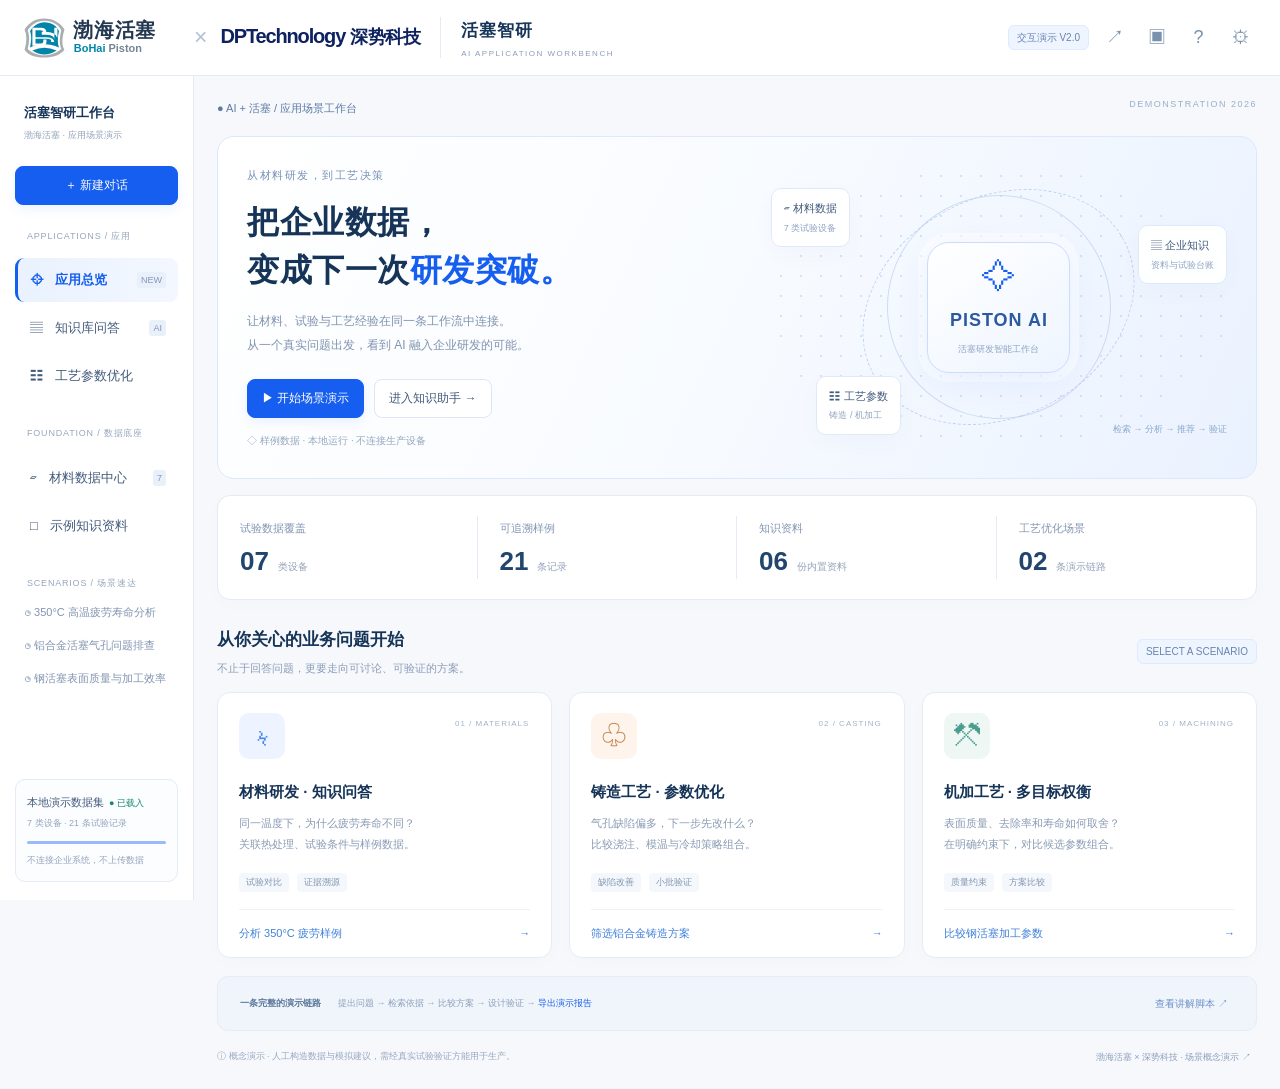
==== docs/index.html @ d0ab754a "Add co-branded Piston AI interactive demo and GitHub Pages source in docs" ====
<!doctype html>
<html lang="zh-CN"><head><meta charset="utf-8"><meta name="viewport" content="width=device-width,initial-scale=1"><meta name="theme-color" content="#155eef"><meta name="robots" content="noindex,nofollow"><meta name="description" content="活塞企业AI应用场景演示：材料知识问答、铸造与机加工参数优化。使用人工构造数据，不连接生产设备。"><title>活塞智研 | 渤海活塞 × 深势科技</title><link rel="icon" href="data:image/svg+xml,%3Csvg xmlns='http://www.w3.org/2000/svg' viewBox='0 0 40 40'%3E%3Crect width='40' height='40' rx='10' fill='%23155eef'/%3E%3Cpath d='M11 12h18v5H11zm0 8h18v9H11z' fill='white'/%3E%3C/svg%3E"><link rel="stylesheet" href="./style.css"></head>
<body><a class="skip" href="#main">跳到主要内容</a><header><div class="brands" aria-label="渤海活塞 × 深势科技"><svg class="bohai" viewBox="0 0 202 54" xmlns="http://www.w3.org/2000/svg" role="img" aria-label="渤海活塞 BoHai Piston"><path d="M27 2C39 2 48 8 53 16C49 29 50 37 53 42C47 49 39 52 27 52S7 49 2 42C5 31 5 24 2 16C8 7 16 2 27 2Z" fill="#aaaeb1"/><path d="M27 5C38 5 45 10 49 17C46 28 47 36 49 41C42 46 36 49 27 49S12 46 6 41C9 29 8 23 6 17C11 10 18 5 27 5Z" fill="#fff"/><path d="M27 7C37 7 43 12 46 18C44 27 44 34 46 39C39 36 34 35 27 35S15 36 9 39C11 29 11 24 9 18C13 12 20 7 27 7Z" fill="#0085a9"/><path d="M12 43Q27 36 43 43Q27 53 12 43Z" fill="#0085a9"/><path d="M12 14h11q7 0 7 6v3h-4v-3q0-3-4-3h-6v9h13q11 0 11 7v-4q0-6-11-6h-5v-4h5q12 0 15 8v-13h-4v18h-4v-2q0-2-6-2H16v6h7q3 0 3-3v-2h4v3q0 5-7 5H12Z" fill="#fff"/><text x="64" y="26" fill="#243852" font-family="Microsoft YaHei,Noto Sans CJK SC,sans-serif" font-size="25" font-weight="800" letter-spacing="1">渤海活塞</text><text x="65" y="45" font-family="Arial,sans-serif" font-size="14" font-weight="600"><tspan fill="#0085a9">BoHai</tspan><tspan fill="#748395"> Piston</tspan></text></svg><span class="cross">×</span><div class="dp" role="img" aria-label="DPTechnology 深势科技"><b>DPTechnology</b><strong>深势科技</strong></div></div><div class="platform"><b>活塞智研</b><small>AI APPLICATION WORKBENCH</small></div><div class="grow"></div><div class="top-actions"><span class="badge">交互演示 V2.0</span><button class="ib" data-action="share" aria-label="分享场景" title="分享场景">↗</button><button class="ib" data-action="present" aria-label="切换投屏模式" title="投屏模式">▣</button><button class="ib" data-action="guide" aria-label="演示指南" title="演示指南">?</button><button class="ib" data-action="settings" aria-label="演示设置" title="演示设置">⚙</button></div></header>
<div class="app"><aside class="sidebar"><div class="workspace"><b>活塞智研工作台</b><small id="companyLabel">渤海活塞 · 应用场景演示</small></div><button class="btn primary full" data-action="new">＋ 新建对话</button><div class="nav-label">APPLICATIONS / 应用</div><nav><button data-page="home">⌖ <span>应用总览</span><small>NEW</small></button><button data-page="knowledge">▤ <span>知识库问答</span><small>AI</small></button><button data-page="casting">☷ <span>工艺参数优化</span></button></nav><div class="nav-label">FOUNDATION / 数据底座</div><nav><button data-page="data">▱ <span>材料数据中心</span><small>7</small></button><button data-page="docs">□ <span>示例知识资料</span></button></nav><div class="nav-label">SCENARIOS / 场景速达</div><div class="quick-links"><button data-ask="fatigue">◷ 350°C 高温疲劳寿命分析</button><button data-ask="casting">◷ 铝合金活塞气孔问题排查</button><button data-ask="machining">◷ 钢活塞表面质量与加工效率</button></div><div class="local-status"><b>本地演示数据集</b><i>● 已载入</i><small>7 类设备 · 21 条试验记录</small><div></div><small>不连接企业系统，不上传数据</small></div></aside><main id="main" tabindex="-1"><div id="screen"></div><footer><span>ⓘ 概念演示 · 人工构造数据与模拟建议，需经真实试验验证方能用于生产。</span><button data-action="about">渤海活塞 × 深势科技 · 场景概念演示 ↗</button></footer></main></div>
<div class="overlay" id="overlay" hidden><section class="dialog" role="dialog" aria-modal="true" aria-labelledby="dialogTitle"><div class="dialog-head"><div><small id="dialogTag">DEMO EVIDENCE</small><h2 id="dialogTitle"></h2></div><button class="ib" data-action="close" aria-label="关闭弹窗">×</button></div><div class="dialog-body" id="dialogBody"></div><div class="dialog-foot" id="dialogFoot"></div></section></div><div id="toast" role="status"></div><input id="files" type="file" hidden multiple accept=".txt,.md,.csv,.png,.jpg,.jpeg,.webp"><button id="stopDemo" class="btn primary" data-action="stop" hidden>■ 停止自动演示</button><script src="./app.js"></script></body></html>
---- docs/style.css ----
:root{--blue:#155eef;--navy:#153458;--text:#425b7b;--muted:#8395af;--line:#e4ebf5;--bg:#f6f8fc;--green:#16876d;--amber:#ad7840;--head:76px}*{box-sizing:border-box}body{margin:0;background:var(--bg);color:var(--text);font:14px/1.7 -apple-system,BlinkMacSystemFont,'Segoe UI','Microsoft YaHei','Noto Sans CJK SC',sans-serif}button,input,select,textarea{font:inherit}button{cursor:pointer;border:0;background:none;color:inherit}button:disabled{opacity:.5;cursor:not-allowed}input,select,textarea{border:1px solid #dce5f2;border-radius:8px;color:var(--text);background:white;padding:9px 11px;outline:none;min-width:0}input:focus,textarea:focus,select:focus{border-color:#8aaff8;box-shadow:0 0 0 3px #155eef12}button:focus-visible,a:focus-visible{outline:3px solid #9cbaff;outline-offset:3px}h1,h2,h3,p{margin:0}h1,h2,h3{color:var(--navy)}h1{font-size:27px;line-height:1.5}h2{font-size:17px}h3{font-size:14px}small,.tiny{font-size:10px}.muted{color:var(--muted)}.blue{color:var(--blue)}.green{color:var(--green)}.row{display:flex;align-items:center;gap:10px}.between{justify-content:space-between}.grow{flex:1}.btn{display:inline-flex;align-items:center;justify-content:center;gap:8px;min-height:38px;padding:8px 14px;border:1px solid #dce6f4;border-radius:8px;background:white;font-size:12px;white-space:nowrap;transition:.16s}.btn:hover{transform:translateY(-1px);border-color:#98b8f4}.primary{background:var(--blue);border-color:var(--blue);color:white;box-shadow:0 4px 12px #155eef15}.soft{background:#edf3ff;border-color:#e5edff;color:var(--blue)}.full{width:100%}.ib{display:grid;place-items:center;min-width:33px;height:33px;border-radius:8px;font-size:18px;color:#7990ae}.ib:hover{background:#edf3ff;color:var(--blue)}.badge{display:inline-block;font-size:10px;color:#6784b0;background:#eff5ff;padding:3px 8px;border:1px solid #e0eafe;border-radius:6px;white-space:nowrap}.badge.green{background:#eef9f3;color:var(--green);border-color:#dceddf}.badge.amber{background:#fff8ed;border-color:#f4e5cd;color:var(--amber)}.card{border:1px solid var(--line);border-radius:13px;background:white;box-shadow:0 4px 20px #17366b04}.pad{padding:21px}.skip{position:fixed;top:-80px;left:16px;z-index:500;background:white;padding:9px}.skip:focus{top:10px}.hide,[hidden]{display:none!important}header{height:var(--head);background:white;border-bottom:1px solid var(--line);display:flex;align-items:center;gap:26px;padding:0 28px;position:sticky;top:0;z-index:20}.brands{display:flex;align-items:center;gap:19px;flex-shrink:0}.bohai{width:175px;height:48px}.cross{font-size:23px;color:#b3c1d6;font-weight:300}.dp{display:flex;align-items:baseline;gap:5px;color:#0e225f;white-space:nowrap}.dp b{font:700 23px Arial,sans-serif;letter-spacing:-1.15px}.dp strong{font-size:20px;font-weight:750;letter-spacing:-.5px}.platform{border-left:1px solid var(--line);padding-left:25px;display:flex;flex-direction:column;gap:3px}.platform b{font-size:17px;letter-spacing:1px;color:var(--navy)}.platform small{font:8px Arial;letter-spacing:1.5px;color:#8b9db9}.top-actions{display:flex;gap:9px;align-items:center}.app{display:grid;grid-template-columns:218px minmax(0,1fr);min-height:calc(100vh - var(--head))}.sidebar{position:sticky;top:var(--head);height:calc(100vh - var(--head));background:white;border-right:1px solid var(--line);padding:26px 15px 18px;display:flex;flex-direction:column;overflow:auto}.workspace{padding:0 9px 23px}.workspace b{display:block;font-size:13px;color:var(--navy)}.workspace small{display:block;color:#93a2b9;font-size:9px;margin-top:4px;overflow:hidden;text-overflow:ellipsis;white-space:nowrap}.nav-label{font-size:9px;color:#97a7bd;letter-spacing:.8px;margin:24px 12px 10px}nav button{display:flex;align-items:center;gap:12px;width:100%;padding:11px 12px;border-radius:9px;text-align:left;font-size:13px;margin:4px 0;border-left:3px solid transparent}nav button:hover{background:#f5f8fd}nav button.active{background:linear-gradient(90deg,#eaf2ff,#f3f7ff);color:var(--blue);border-color:var(--blue);font-weight:600}nav small{margin-left:auto;font:9px Arial;background:#eaf0fa;padding:3px 4px;border-radius:3px;color:#8098bf}.quick-links{display:grid;gap:10px}.quick-links button{font-size:11px;text-align:left;white-space:nowrap;color:#8194b0;padding:2px 10px}.local-status{margin-top:auto;border:1px solid var(--line);border-radius:10px;padding:13px 11px;background:#fcfdff;font-size:10px}.local-status b{font-size:11px;font-weight:500}.local-status i{font-style:normal;color:var(--green);font-size:9px;margin-left:5px}.local-status small{display:block;font-size:9px;color:#94a4bd;margin-top:5px}.local-status div{height:3px;background:#9abafb;border-radius:2px;margin:9px 0}main{padding:26px 30px 16px;min-width:0;max-width:1770px;width:100%;margin:auto;align-self:start;outline:none}footer{display:flex;align-items:flex-start;justify-content:space-between;gap:18px;font-size:9px;color:#97a8be;padding-top:18px}footer button{font-size:9px;color:#8c9fba;white-space:nowrap}.eyebrow{font:700 10px/1.8 Arial,sans-serif;letter-spacing:1.5px;color:#4682dc;margin-bottom:5px}.page-head{display:flex;align-items:center;justify-content:space-between;gap:18px;margin-bottom:21px}.page-head p{font-size:12px;color:var(--muted);margin-top:6px}.home-eyebrow{display:flex;justify-content:space-between;color:#5d7ba5;font-size:11px;margin-bottom:18px}.home-eyebrow small{font:9px Arial;letter-spacing:1.5px;color:#9aaec9}.hero{padding:36px 42px;border:1px solid #dce8fb;border-radius:17px;background:linear-gradient(115deg,#fff,#f8fbff 48%,#eaf2ff);display:grid;grid-template-columns:1.08fr 1fr;min-height:330px;overflow:hidden}.hero-kicker{font-size:11px;letter-spacing:1.5px;color:#7590b6;margin-bottom:14px}.hero h1{font-size:40px;line-height:1.5;letter-spacing:.5px}.hero h1 span{color:var(--blue)}.hero p{font-size:12px;line-height:2;color:#7f93af;margin-top:15px}.hero .row{margin-top:22px}.hero-note{font-size:10px;color:#95a7bf;margin-top:14px}.diagram{position:relative;min-height:262px;display:grid;place-items:center;margin-left:25px;background-image:radial-gradient(#afc7ec77 1px,transparent 1px);background-size:20px 20px;border-radius:50%}.orbit{position:absolute;width:285px;height:220px;border:1px dashed #bdd0ef;border-radius:50%;transform:rotate(-28deg)}.orbit.two{width:224px;height:224px;border-style:solid;opacity:.7}.core{z-index:1;background:linear-gradient(145deg,#fff,#eef5ff);width:162px;height:147px;border-radius:22px;border:1px solid #cbdcff;box-shadow:0 10px 35px #155eef12,0 0 0 9px #ffffff88;display:flex;align-items:center;justify-content:center;flex-direction:column;gap:7px}.core>span{font-size:34px;color:var(--blue);line-height:1.2}.core b{font-size:18px;letter-spacing:1px;color:#2c599f}.core small{color:#8da3c3;font-size:9px}.node{position:absolute;z-index:2;background:#ffffffed;border:1px solid #dfe9f9;border-radius:10px;padding:12px 16px;box-shadow:0 7px 22px #315f8e08;font-size:12px}.node small{display:block;color:#8fa4c0;font-size:9px;margin-top:3px}.n1{top:8%;left:0}.n2{right:0;top:21%}.n3{bottom:5%;left:10%}.diagram-caption{position:absolute;right:0;bottom:4%;font-size:9px;color:#8ba7cd}.stats{display:grid;grid-template-columns:repeat(4,1fr);padding:20px 0;margin-top:16px}.stat{display:flex;justify-content:space-between;align-items:center;padding:0 28px;border-right:1px solid var(--line);gap:12px}.stat:last-child{border:0}.stat>span{color:#8396b2;font-size:11px}.stat b{font-size:29px;line-height:1.4;color:#21456e;white-space:nowrap}.stat small{font-size:10px;font-weight:400;color:#94a3b9;margin-left:9px}.section-title{display:flex;align-items:center;justify-content:space-between;margin:26px 0 14px}.section-title p{font-size:11px;color:#8b9db7;margin-top:4px}.scenarios{display:grid;grid-template-columns:repeat(3,1fr);gap:17px}.scenario{padding:25px 25px 0;text-align:left;transition:.18s;position:relative}.scenario:hover{transform:translateY(-3px);border-color:#a8c4f6;box-shadow:0 10px 30px #25477d0d}.scenario-code{position:absolute;right:22px;top:26px;font:9px Arial;color:#a3b2c6;letter-spacing:1px}.scenario-icon{display:inline-grid;place-items:center;background:#edf3ff;color:#4686ed;width:46px;height:46px;border-radius:10px;font-size:26px;margin-bottom:20px}.scenario:nth-child(2) .scenario-icon{background:#fff4eb;color:#c58e58}.scenario:nth-child(3) .scenario-icon{background:#eef7f4;color:#499d8e}.scenario h3{font-size:17px}.scenario p{font-size:12px;color:#899bb4;line-height:1.95;margin-top:9px}.tags{display:flex;gap:8px;margin:17px 0}.tags span{background:#f4f7fb;padding:2px 7px;border-radius:4px;font-size:9px;color:#8396b0}.scenario-link{display:flex;justify-content:space-between;border-top:1px solid #edf2f8;color:#4080d9;font-size:11px;padding:14px 0}.journey{display:flex;align-items:center;gap:17px;background:#edf3fb88;border:1px solid #e5edf8;border-radius:11px;margin-top:18px;padding:17px 22px;font-size:10px;color:#8b9fbb}.journey b{color:#5b7699;margin-right:6px}.journey button{margin-left:auto;color:#6c92c9;font-size:10px}.kb{display:grid;grid-template-columns:minmax(0,1fr) 282px;gap:19px}.panel-head{padding:16px 21px;border-bottom:1px solid var(--line);display:flex;align-items:center;gap:9px}.panel-head h2{font-size:14px}.chat-body{padding:23px 25px;min-height:430px;max-height:calc(100vh - 358px);overflow:auto}.question{background:#edf4ff;border:1px solid #e0eafe;color:#315d9f;border-radius:12px 3px 12px 12px;padding:12px 16px;margin:0 0 20px 34px;font-size:13px}.agent{font-size:13px;color:#335988;font-weight:600;margin-bottom:13px}.flow{border:1px solid #e3ecf9;background:#f9fbff;padding:12px;border-radius:9px;margin:12px 0;font-size:10px;display:flex;align-items:center;justify-content:space-between;gap:8px;color:#66a28d}.flow .running{color:var(--blue)}.answer{font-size:12px;line-height:1.95;color:#6f84a4}.answer h3{margin:16px 0 8px}.answer strong{color:#375984}.callout{background:#f5f9ff;border-left:3px solid #a7c4fb;border-radius:0 6px 6px 0;padding:11px 13px;font-size:11px;color:#7890b1;margin:14px 0}.mini-metrics{display:grid;grid-template-columns:repeat(3,1fr);gap:11px;margin:15px 0}.mini-metrics>div{border:1px solid var(--line);border-radius:9px;padding:12px 14px;background:linear-gradient(130deg,#fff,#f7faff)}.mini-metrics b{font-size:23px;color:#305f9c;display:block}.mini-metrics small{display:block;font-size:10px;color:#8fa2bd}.table-scroll{overflow:auto;border:1px solid var(--line);border-radius:8px;margin:12px 0}table{width:100%;border-collapse:collapse;font-size:11px;line-height:1.75;text-align:left}th{background:#f3f7fd;font-weight:500;color:#728bad;white-space:nowrap}th,td{padding:10px 12px;border-bottom:1px solid #ebf0f8;vertical-align:middle}tr:last-child td{border:0}tr:hover td{background:#fbfdff}.link{color:var(--blue);font-size:11px;padding:0}.compose{border-top:1px solid var(--line);padding:13px 18px}.chips{display:flex;flex-wrap:wrap;gap:7px;margin-bottom:10px}.chips button{font-size:10px;border:1px solid #e0e9f6;padding:4px 9px;border-radius:6px;color:#7a91b4}.chips button:hover{background:#eff5ff;color:var(--blue)}.composer{display:flex;gap:8px;padding:7px;border:1px solid #d6e3f5;border-radius:9px;align-items:center}.composer textarea{flex:1;border:0;resize:vertical;padding:5px 7px;min-height:34px;max-height:120px;font-size:12px;box-shadow:none}.compose-note{display:flex;justify-content:space-between;font-size:9px;color:#9baec8;margin-top:8px}.evidence{padding:21px 17px}.evidence h3{font-size:13px}.docitem{display:flex;align-items:center;width:100%;gap:9px;text-align:left;padding:14px 0;border-bottom:1px solid #eff3f9}.fileicon{font:700 10px Arial;background:#ecf4ff;color:#6592d6;padding:9px 6px;border-radius:7px}.docitem b{display:block;font-size:11px;font-weight:500}.docitem small{display:block;font-size:9px;color:#92a4bd}.bar-group{margin-top:18px}.bar-line{margin:14px 0}.bar-line .row{font-size:10px;justify-content:space-between}.bartrack{height:6px;border-radius:5px;background:#edf3fc;overflow:hidden;margin-top:7px}.bartrack div{height:100%;background:#aac4ef;border-radius:5px}.bar-line:last-child .bartrack div{background:#3578ed}.note-box{font-size:10px;color:#93a4ba;padding:17px 4px}.tabs{display:flex;gap:7px;margin-bottom:18px}.tabs button{padding:9px 18px;background:#eef2f9;border-radius:8px;color:#8699b6;font-size:12px}.tabs .active{background:#e6efff;color:var(--blue);font-weight:600}.opt{display:grid;grid-template-columns:274px minmax(0,1fr);gap:20px}.config{padding:22px;align-self:start}.material{background:#f5f8fd;border-radius:8px;padding:12px;margin:13px 0;font-size:11px}.material small{display:block;color:#8fa0b9;margin-top:4px}.field{display:block;margin-top:16px}.field .row{font-size:11px;justify-content:space-between;margin-bottom:6px}.field input[type=number],.field select{width:100%;padding:8px 11px;font-size:12px}.field input[type=range]{width:100%;border:0;padding:0;accent-color:var(--blue);margin-top:8px;box-shadow:none}.goals{display:grid;gap:6px;margin:9px 0 19px}.goals label{display:flex;align-items:center;gap:8px;border:1px solid #e4ebf5;border-radius:7px;padding:8px 9px;font-size:11px}.goals input{accent-color:var(--blue)}.opt-result{display:grid;gap:15px;align-content:start}.summary{border:1px solid #dce9ff;border-radius:11px;background:#eef5ff;padding:15px 18px;display:flex;align-items:center;gap:16px}.summary p{font-size:11px;color:#7c97ba;margin-top:4px}.metrics{display:grid;grid-template-columns:repeat(3,1fr);gap:13px}.metric{padding:15px 18px}.metric>span{font-size:11px;color:#8295b1}.metric b{display:block;font-size:28px;color:#215597;margin:5px 0}.metric b small{font-size:11px;font-weight:400;margin-left:4px;color:#91a3bd}.metric p{font-size:10px;color:#99abc3}.metric .delta{font-size:10px;color:var(--green);margin-top:5px}.metric .delta.warn{color:var(--amber)}.result-card{padding:18px 20px}.result-card p{font-size:10px;color:#8fa1bb;margin-top:5px}.recommend{color:#247b60;font-weight:650}.dual{display:grid;grid-template-columns:1fr 1fr;gap:15px}.dual .card{padding:19px}.trial{display:flex;gap:11px;margin-top:14px}.trial>span{background:#edf4ff;border-radius:5px;padding:2px 6px;color:#81a4df;font-size:10px;height:24px}.trial b{font-size:11px;font-weight:500}.trial small{display:block;color:#91a3bd;margin-top:2px}.actions{display:flex;align-items:center;justify-content:space-between;gap:10px;flex-wrap:wrap}.actions .row{flex-wrap:wrap}.actions .btn{font-size:11px}.devices{display:grid;grid-template-columns:repeat(7,1fr);gap:12px;margin-bottom:20px}.device{padding:16px 12px;text-align:left}.device.active{border-color:#a7c4ff;background:#f1f6ff}.device b{font-size:11px;display:block;margin-top:9px}.device small{color:#95a7c0;font-size:9px}.data-toolbar{padding:17px 20px;display:flex;gap:14px;align-items:center;justify-content:space-between}.data-toolbar input{font-size:11px;width:270px}.data-table{max-height:58vh;overflow:auto}.data-table th{position:sticky;top:0}.data-table td{padding:12px}.data-table tbody tr{cursor:pointer}.docs-grid{display:grid;grid-template-columns:repeat(3,1fr);gap:18px}.doc-card{padding:23px;text-align:left}.doc-card h3{margin:17px 0 8px}.doc-card p{font-size:11px;color:#8b9fb9;min-height:43px}.doc-card small{display:block;margin-top:20px;color:#9dafc7}.drop{display:block;text-align:center;border:1px dashed #b9ceee;background:#f8fbff;border-radius:9px;padding:24px;margin:15px 0;cursor:pointer;color:#829abd;font-size:12px}.drop.over{background:#eaf2ff;border-color:#4483f1}.overlay{position:fixed;inset:0;background:#132b5060;backdrop-filter:blur(3px);z-index:100;display:flex;align-items:center;justify-content:center;padding:24px}.dialog{background:white;border-radius:16px;box-shadow:0 25px 90px #0f2d6140;width:min(950px,96vw);max-height:90vh;display:flex;flex-direction:column}.dialog-head{display:flex;align-items:center;justify-content:space-between;padding:20px 25px;border-bottom:1px solid var(--line);gap:20px}.dialog-head small{font:9px Arial;color:#7e9dcc;letter-spacing:1.3px}.dialog-head h2{margin-top:5px;font-size:18px}.dialog-body{padding:24px 26px;overflow:auto;font-size:12px;color:#6f85a6}.dialog-body p{margin:10px 0;line-height:1.95}.dialog-body h3{margin:17px 0 9px}.dialog-body img{max-width:100%;max-height:55vh;display:block;margin:auto}.dialog-body pre{background:#f5f8fc;border-radius:9px;padding:16px;white-space:pre-wrap;word-break:break-word;font:12px/1.9 inherit}.dialog-foot{padding:15px 25px;border-top:1px solid var(--line);display:flex;justify-content:space-between;gap:15px;align-items:center;font-size:10px;color:#9aacC4;background:#fafcff;border-radius:0 0 16px 16px}.warning{padding:12px 15px;background:#fff9ef;border:1px solid #f2e6d2;border-radius:8px;color:#ac8b5b;font-size:11px;line-height:1.9;margin:14px 0}.scatter{width:100%;max-height:380px;border:1px solid var(--line);border-radius:10px;background:#f9fbff}.scatter [data-candidate]{cursor:pointer;outline:none}.scatter [data-candidate]:hover circle,.scatter [data-candidate]:focus circle{stroke:#1b5198;stroke-width:3}.candidate-detail{background:#f2f7ff;padding:14px;border-radius:9px;margin-top:13px;font-size:12px;line-height:1.9}.settings-row{display:flex;align-items:center;justify-content:space-between;border-bottom:1px solid var(--line);padding:15px 0;gap:20px}.settings-row input[type=checkbox]{width:17px;height:17px;accent-color:var(--blue)}#toast{position:fixed;bottom:23px;left:50%;transform:translate(-50%,12px);opacity:0;pointer-events:none;z-index:300;background:#18355d;color:white;border-radius:8px;padding:11px 20px;font-size:12px;max-width:90vw;transition:.2s}#toast.show{opacity:1;transform:translate(-50%,0)}#stopDemo{position:fixed;right:22px;bottom:20px;z-index:150}.presentation .sidebar{display:none}.presentation .app{grid-template-columns:1fr}.presentation main{max-width:1640px}.presentation .answer{font-size:14px}.presentation .chat-body{min-height:470px}.presentation .page-head h1{font-size:31px}.no-motion *{animation:none!important;transition:none!important;scroll-behavior:auto!important}@media(min-width:1600px){.hero{padding:38px 47px}.hero h1{font-size:43px}.diagram{margin-right:35px}.scenarios .scenario{padding-top:27px}.scenario h3{font-size:18px}.stats{padding:23px 0}.core{width:170px;height:150px}.orbit{width:355px;height:232px}.orbit.two{width:240px;height:240px}}@media(max-width:1380px){header{gap:20px;padding:0 23px}.brands{gap:13px}.bohai{width:158px}.dp b{font-size:20px}.dp strong{font-size:18px}.platform{padding-left:20px}.app{grid-template-columns:194px minmax(0,1fr)}main{padding:23px}.hero{padding:29px;min-height:290px}.hero h1{font-size:32px}.stat{display:block;padding:0 22px}.stat b{display:block;margin-top:3px;font-size:26px}.diagram{margin-left:15px}.node{padding:10px 12px;font-size:11px}.core{width:143px;height:131px}.scenario{padding:20px 21px 0}.scenario h3{font-size:15px}.scenario p{font-size:11px}.journey{gap:11px;font-size:9px}.kb{grid-template-columns:minmax(0,1fr) 235px;gap:14px}.opt{grid-template-columns:244px minmax(0,1fr);gap:15px}.config{padding:18px}.dual{grid-template-columns:1fr}.devices{grid-template-columns:repeat(4,1fr)}.page-head h1{font-size:24px}.metric{padding:13px}.metric b{font-size:25px}.scenario-code{font-size:8px}.chat-body{padding:20px 18px}}@media(max-height:850px) and (min-width:1021px){:root{--head:68px}.hero{min-height:256px;padding:25px 31px}.hero h1{font-size:32px}.hero p{margin-top:8px}.hero .row{margin-top:15px}.diagram{min-height:230px}.stats{padding:14px 0}.section-title{margin-top:20px}.scenario-icon{margin-bottom:12px;width:40px;height:40px}.scenario{padding-top:19px}.scenario p{font-size:11px}.tags{margin:12px 0}.scenario-link{padding:11px 0}.journey{padding:13px 18px}.chat-body{min-height:320px;max-height:calc(100vh - 345px)}.note-box{display:none}.metric b{font-size:25px}.opt-result{gap:12px}}@media(max-width:1050px){.platform{display:none}.app{grid-template-columns:170px minmax(0,1fr)}.sidebar{padding-left:10px;padding-right:10px}.quick-links button{font-size:9px}.local-status{font-size:9px}.local-status b{font-size:10px}.hero{grid-template-columns:1fr}.diagram{display:none}.hero h1{font-size:36px}.scenario-code{display:none}.stat{padding:0 15px}.stat small{display:block;margin:4px 0 0}.scenario{padding:17px 16px 0}.scenario h3{font-size:13px}.scenario p{font-size:10px}.section-title .badge{display:none}.journey{flex-wrap:wrap;gap:10px}.journey button{display:none}.kb{grid-template-columns:1fr}.kb>aside{display:none}.opt{grid-template-columns:220px minmax(0,1fr)}.metrics{grid-template-columns:1fr}.metric{display:flex;align-items:center;gap:13px;flex-wrap:wrap}.metric p{display:none}.page-head{align-items:flex-start}.page-head>.row{flex-direction:column;align-items:flex-end;gap:6px}footer{flex-direction:column;gap:4px}.docs-grid{grid-template-columns:1fr 1fr}}
@media(max-width:760px){:root{--head:67px}header{padding:0 14px;gap:9px}.brands{gap:9px}.bohai{width:124px;height:43px}.dp b{font-size:16px;letter-spacing:-.8px}.dp strong{font-size:14px}.dp{gap:4px}.cross{font-size:18px}.top-actions .badge,.top-actions [data-action=share],.top-actions [data-action=guide]{display:none}.top-actions{gap:0}.ib{min-width:28px;height:29px;font-size:17px}.app{display:block}.sidebar{position:static;height:auto;flex-direction:row;gap:4px;overflow:auto;padding:8px 10px;border-right:0;border-bottom:1px solid var(--line);scrollbar-width:none}.sidebar .workspace,.sidebar>.btn,.sidebar .nav-label,.sidebar .quick-links,.sidebar .local-status{display:none}.sidebar nav{display:flex}.sidebar nav button{white-space:nowrap;width:auto;margin:0;padding:7px 9px;font-size:10px;gap:5px;min-height:35px;border:0}.sidebar nav small{display:none}main{padding:18px 14px 12px}.home-eyebrow{font-size:9px;margin-bottom:13px}.home-eyebrow small{display:none}.hero{padding:25px 22px;border-radius:13px}.hero-kicker{font-size:10px}.hero h1{font-size:30px}.hero p{font-size:11px}.hero .btn{font-size:10px;padding:8px 10px}.hero-note{font-size:8px}.stats{grid-template-columns:1fr 1fr;padding:0;margin-top:13px}.stat{display:flex;justify-content:space-between;padding:13px 18px;border-bottom:1px solid var(--line)}.stat:nth-child(2){border-right:0}.stat:nth-child(3){border-bottom:0}.stat>span{font-size:10px}.stat b{font-size:26px;min-width:68px}.stat small{font-size:9px}.section-title{margin:24px 0 13px}.section-title h2{font-size:15px}.section-title p{font-size:10px}.scenarios{grid-template-columns:1fr;gap:13px}.scenario{padding:20px 22px 0}.scenario-icon{margin-bottom:14px}.scenario-code{display:block;font-size:8px}.scenario h3{font-size:17px}.scenario p{font-size:12px}.scenario-link{font-size:12px;padding:13px 0}.journey{padding:15px;justify-content:center;gap:9px;font-size:9px}.journey b{width:100%;text-align:center}.page-head h1{font-size:21px}.page-head p{font-size:11px;max-width:280px}.page-head .btn{min-height:31px;padding:6px 8px;font-size:10px}.eyebrow{font-size:8px;letter-spacing:1px}.panel-head{padding:13px;gap:6px}.panel-head h2{font-size:12px}.panel-head .badge{font-size:8px;padding:2px 5px}.chat-body{padding:17px 13px;min-height:360px;max-height:none}.question{margin-left:0;font-size:12px;padding:10px 12px}.flow{font-size:8px;gap:5px;padding:10px 8px}.answer{font-size:12px}.mini-metrics{gap:7px}.mini-metrics>div{padding:10px 8px}.mini-metrics b{font-size:19px}.mini-metrics small{font-size:8px}.compose{padding:12px}.chips button{font-size:9px;padding:3px 7px}.compose-note{font-size:8px}.tabs{gap:5px}.tabs button{padding:8px 10px;font-size:10px;flex:1}.opt{grid-template-columns:1fr}.fields{display:grid;grid-template-columns:1fr 1fr;gap:0 14px}.goals{grid-template-columns:repeat(3,1fr);gap:5px}.goals label{font-size:10px;padding:7px 4px;gap:3px}.config{padding:18px}.summary{padding:13px;flex-wrap:wrap;gap:9px}.summary h3{font-size:12px}.summary p{font-size:10px}.metrics{grid-template-columns:repeat(3,1fr);gap:8px}.metric{display:block;padding:11px 10px}.metric>span{font-size:9px}.metric b{font-size:22px}.metric b small{font-size:8px}.metric .delta{font-size:8px}.result-card{padding:16px 12px}.result-card h3{font-size:13px}.result-card .row{flex-wrap:wrap}.actions .btn{font-size:10px;padding:7px 9px}.dual{grid-template-columns:1fr}.devices{grid-template-columns:1fr 1fr;gap:10px}.device{padding:13px}.device:last-child{grid-column:span 2}.data-toolbar{padding:13px;flex-wrap:wrap}.data-toolbar input{width:100%}.docs-grid{grid-template-columns:1fr 1fr;gap:11px}.doc-card{padding:16px}.doc-card h3{font-size:12px}.doc-card p{font-size:10px}.dialog-head{padding:17px}.dialog-head h2{font-size:16px}.dialog-body{padding:18px}.dialog-foot{padding:13px 17px;font-size:9px;flex-wrap:wrap}.overlay{padding:12px}.dialog{max-height:93vh}.dialog .brands{transform:scale(.88);transform-origin:left}.presentation main{padding:18px 14px}.presentation .answer{font-size:12px}.presentation .chat-body{min-height:350px}.presentation .page-head h1{font-size:23px}footer{font-size:8px}footer button{font-size:8px}}
@media(max-width:380px){header{padding:0 10px;gap:5px}.bohai{width:117px}.dp b{font-size:15px}.dp strong{font-size:13px}.brands{gap:7px}.cross{font-size:16px}.top-actions .ib{min-width:24px}.hero h1{font-size:28px}.page-head h1{font-size:19px}.panel-head h2{font-size:11px}.flow{font-size:7px}}
@media(prefers-reduced-motion:reduce){*,*:before,*:after{transition:none!important;animation:none!important;scroll-behavior:auto!important}}@media print{body{background:white}header,.sidebar,footer,.skip,#stopDemo,#toast{display:none!important}.app{display:block}main{padding:0!important}.modal-print .app{display:none}.modal-print .overlay{position:static;background:none;padding:0;backdrop-filter:none;display:block}.modal-print .dialog{max-height:none;box-shadow:none;width:100%}.dialog-body{overflow:visible}.dialog-foot,.dialog-head .ib{display:none}.chat-body{max-height:none;overflow:visible}.card{box-shadow:none}tr{break-inside:avoid}}
/* Narrow-screen containment, without hiding table columns. */
.opt-result,.result-card,.metrics,.dual,.summary,.summary>div{min-width:0}.summary{flex-wrap:wrap}.result-card>.row{flex-wrap:wrap}.table-scroll{max-width:100%}.candidate-layout{display:grid;grid-template-columns:minmax(0,1fr) 208px;gap:17px}.candidate-detail{margin-top:0}.scatter{width:100%;height:auto}.candidate-detail h3{margin:13px 0}.candidate-detail p{margin:10px 0}.dialog .brands{max-width:100%;flex-wrap:wrap}.field input[type=number],.field select{width:100%}
@media(max-width:760px){.top-actions [data-action=settings]{display:none}header>.grow{display:none}.top-actions{margin-left:auto}.sidebar{max-width:100vw}.candidate-layout{grid-template-columns:1fr}.candidate-detail{margin-top:8px}.dialog .brands{transform:none;gap:8px}.dialog .bohai{width:125px}.dialog .dp b{font-size:16px}.dialog .dp strong{font-size:14px}}
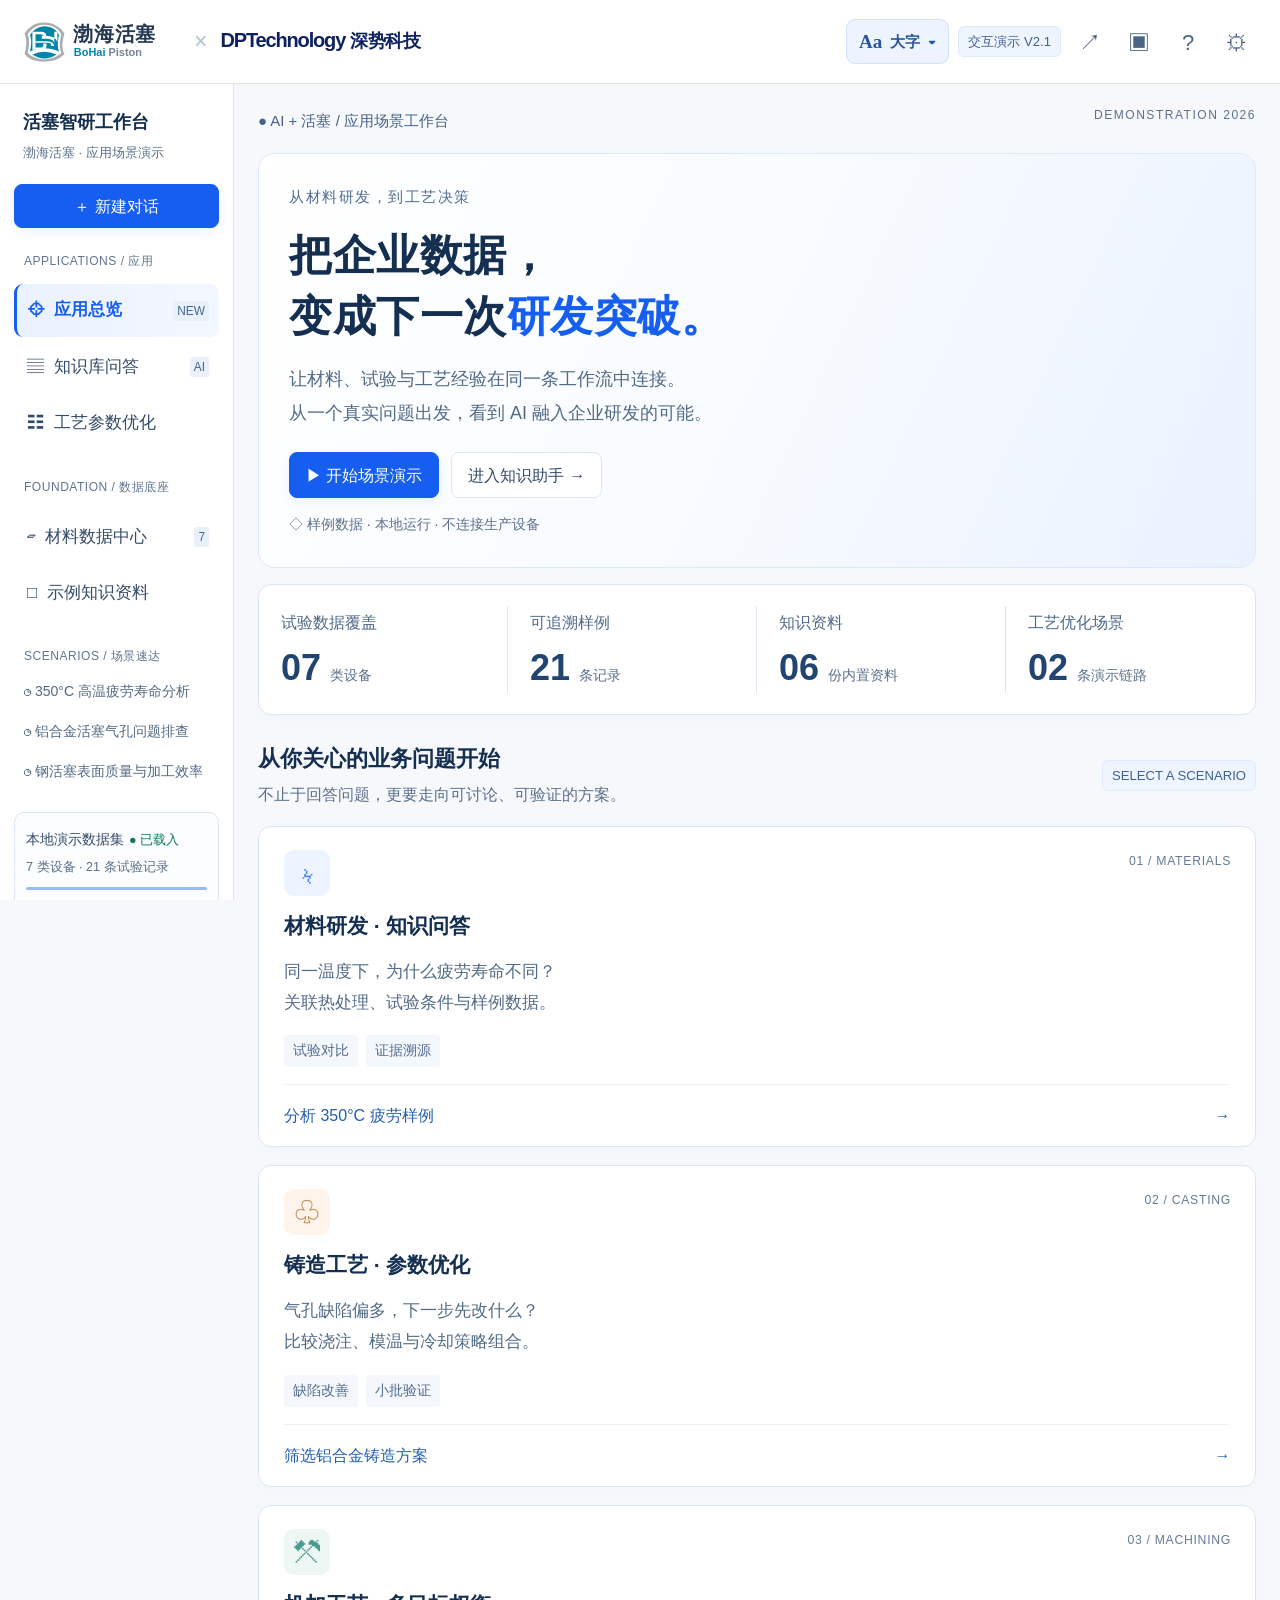
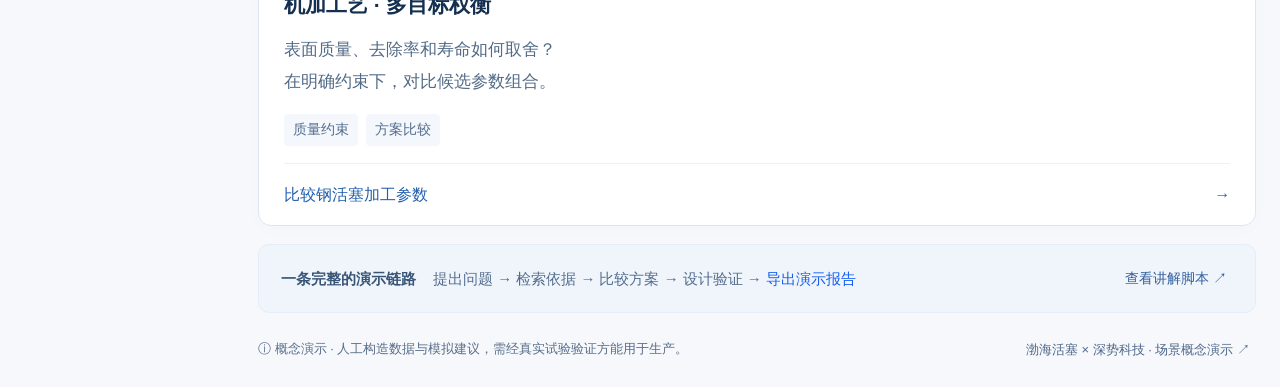
==== commit 4f6212b9: "Sync V2.1 large-text demo sources with published Pages version Add adaptive typography, higher contr" ====
--- a/docs/index.html
+++ b/docs/index.html
@@ -1,5 +1,5 @@
 <!doctype html>
-<html lang="zh-CN"><head><meta charset="utf-8"><meta name="viewport" content="width=device-width,initial-scale=1"><meta name="theme-color" content="#155eef"><meta name="robots" content="noindex,nofollow"><meta name="description" content="活塞企业AI应用场景演示：材料知识问答、铸造与机加工参数优化。使用人工构造数据，不连接生产设备。"><title>活塞智研 | 渤海活塞 × 深势科技</title><link rel="icon" href="data:image/svg+xml,%3Csvg xmlns='http://www.w3.org/2000/svg' viewBox='0 0 40 40'%3E%3Crect width='40' height='40' rx='10' fill='%23155eef'/%3E%3Cpath d='M11 12h18v5H11zm0 8h18v9H11z' fill='white'/%3E%3C/svg%3E"><link rel="stylesheet" href="./style.css"></head>
-<body><a class="skip" href="#main">跳到主要内容</a><header><div class="brands" aria-label="渤海活塞 × 深势科技"><svg class="bohai" viewBox="0 0 202 54" xmlns="http://www.w3.org/2000/svg" role="img" aria-label="渤海活塞 BoHai Piston"><path d="M27 2C39 2 48 8 53 16C49 29 50 37 53 42C47 49 39 52 27 52S7 49 2 42C5 31 5 24 2 16C8 7 16 2 27 2Z" fill="#aaaeb1"/><path d="M27 5C38 5 45 10 49 17C46 28 47 36 49 41C42 46 36 49 27 49S12 46 6 41C9 29 8 23 6 17C11 10 18 5 27 5Z" fill="#fff"/><path d="M27 7C37 7 43 12 46 18C44 27 44 34 46 39C39 36 34 35 27 35S15 36 9 39C11 29 11 24 9 18C13 12 20 7 27 7Z" fill="#0085a9"/><path d="M12 43Q27 36 43 43Q27 53 12 43Z" fill="#0085a9"/><path d="M12 14h11q7 0 7 6v3h-4v-3q0-3-4-3h-6v9h13q11 0 11 7v-4q0-6-11-6h-5v-4h5q12 0 15 8v-13h-4v18h-4v-2q0-2-6-2H16v6h7q3 0 3-3v-2h4v3q0 5-7 5H12Z" fill="#fff"/><text x="64" y="26" fill="#243852" font-family="Microsoft YaHei,Noto Sans CJK SC,sans-serif" font-size="25" font-weight="800" letter-spacing="1">渤海活塞</text><text x="65" y="45" font-family="Arial,sans-serif" font-size="14" font-weight="600"><tspan fill="#0085a9">BoHai</tspan><tspan fill="#748395"> Piston</tspan></text></svg><span class="cross">×</span><div class="dp" role="img" aria-label="DPTechnology 深势科技"><b>DPTechnology</b><strong>深势科技</strong></div></div><div class="platform"><b>活塞智研</b><small>AI APPLICATION WORKBENCH</small></div><div class="grow"></div><div class="top-actions"><span class="badge">交互演示 V2.0</span><button class="ib" data-action="share" aria-label="分享场景" title="分享场景">↗</button><button class="ib" data-action="present" aria-label="切换投屏模式" title="投屏模式">▣</button><button class="ib" data-action="guide" aria-label="演示指南" title="演示指南">?</button><button class="ib" data-action="settings" aria-label="演示设置" title="演示设置">⚙</button></div></header>
+<html lang="zh-CN" data-reading-size="large"><head><meta charset="utf-8"><meta name="viewport" content="width=device-width,initial-scale=1"><meta name="theme-color" content="#155eef"><meta name="robots" content="noindex,nofollow"><meta name="description" content="活塞企业AI应用场景演示：材料知识问答、铸造与机加工参数优化。使用人工构造数据，不连接生产设备。"><title>活塞智研 | 渤海活塞 × 深势科技</title><link rel="icon" href="data:image/svg+xml,%3Csvg xmlns='http://www.w3.org/2000/svg' viewBox='0 0 40 40'%3E%3Crect width='40' height='40' rx='10' fill='%23155eef'/%3E%3Cpath d='M11 12h18v5H11zm0 8h18v9H11z' fill='white'/%3E%3C/svg%3E"><link rel="stylesheet" href="./style.css"><link rel="stylesheet" href="./readability.css?v=2.1"></head>
+<body><a class="skip" href="#main">跳到主要内容</a><header><div class="brands" aria-label="渤海活塞 × 深势科技"><svg class="bohai" viewBox="0 0 202 54" xmlns="http://www.w3.org/2000/svg" role="img" aria-label="渤海活塞 BoHai Piston"><path d="M27 2C39 2 48 8 53 16C49 29 50 37 53 42C47 49 39 52 27 52S7 49 2 42C5 31 5 24 2 16C8 7 16 2 27 2Z" fill="#aaaeb1"/><path d="M27 5C38 5 45 10 49 17C46 28 47 36 49 41C42 46 36 49 27 49S12 46 6 41C9 29 8 23 6 17C11 10 18 5 27 5Z" fill="#fff"/><path d="M27 7C37 7 43 12 46 18C44 27 44 34 46 39C39 36 34 35 27 35S15 36 9 39C11 29 11 24 9 18C13 12 20 7 27 7Z" fill="#0085a9"/><path d="M12 43Q27 36 43 43Q27 53 12 43Z" fill="#0085a9"/><path d="M12 14h11q7 0 7 6v3h-4v-3q0-3-4-3h-6v9h13q11 0 11 7v-4q0-6-11-6h-5v-4h5q12 0 15 8v-13h-4v18h-4v-2q0-2-6-2H16v6h7q3 0 3-3v-2h4v3q0 5-7 5H12Z" fill="#fff"/><text x="64" y="26" fill="#243852" font-family="Microsoft YaHei,Noto Sans CJK SC,sans-serif" font-size="25" font-weight="800" letter-spacing="1">渤海活塞</text><text x="65" y="45" font-family="Arial,sans-serif" font-size="14" font-weight="600"><tspan fill="#0085a9">BoHai</tspan><tspan fill="#748395"> Piston</tspan></text></svg><span class="cross">×</span><div class="dp" role="img" aria-label="DPTechnology 深势科技"><b>DPTechnology</b><strong>深势科技</strong></div></div><div class="platform"><b>活塞智研</b><small>AI APPLICATION WORKBENCH</small></div><div class="grow"></div><div class="top-actions"><div class="reading-control"><button id="readingToggle" class="reading-toggle" aria-expanded="false" aria-controls="readingMenu" aria-label="调整字号，当前大字"><strong aria-hidden="true">Aa</strong><span id="readingCurrent">大字</span><span aria-hidden="true">▾</span></button><section id="readingMenu" class="reading-menu" aria-labelledby="readingTitle" hidden><h2 id="readingTitle">阅读字号</h2><p>默认大字显示，投屏可选特大。</p><div class="reading-options" role="group" aria-label="选择阅读字号"><label><input type="radio" name="readingSize" value="standard"><span>标准</span><small>紧凑阅读</small></label><label><input type="radio" name="readingSize" value="large" checked><span>大字</span><small>默认推荐</small></label><label><input type="radio" name="readingSize" value="extra"><span>特大</span><small>远距离演示</small></label></div><p class="reading-menu-note">正文、表格和参数一起调整，自动记住本机选择。</p></section></div><span class="badge">交互演示 V2.1</span><button class="ib" data-action="share" aria-label="分享场景" title="分享场景">↗</button><button class="ib" data-action="present" aria-label="切换投屏模式" title="投屏模式">▣</button><button class="ib" data-action="guide" aria-label="演示指南" title="演示指南">?</button><button class="ib" data-action="settings" aria-label="演示设置" title="演示设置">⚙</button></div></header>
 <div class="app"><aside class="sidebar"><div class="workspace"><b>活塞智研工作台</b><small id="companyLabel">渤海活塞 · 应用场景演示</small></div><button class="btn primary full" data-action="new">＋ 新建对话</button><div class="nav-label">APPLICATIONS / 应用</div><nav><button data-page="home">⌖ <span>应用总览</span><small>NEW</small></button><button data-page="knowledge">▤ <span>知识库问答</span><small>AI</small></button><button data-page="casting">☷ <span>工艺参数优化</span></button></nav><div class="nav-label">FOUNDATION / 数据底座</div><nav><button data-page="data">▱ <span>材料数据中心</span><small>7</small></button><button data-page="docs">□ <span>示例知识资料</span></button></nav><div class="nav-label">SCENARIOS / 场景速达</div><div class="quick-links"><button data-ask="fatigue">◷ 350°C 高温疲劳寿命分析</button><button data-ask="casting">◷ 铝合金活塞气孔问题排查</button><button data-ask="machining">◷ 钢活塞表面质量与加工效率</button></div><div class="local-status"><b>本地演示数据集</b><i>● 已载入</i><small>7 类设备 · 21 条试验记录</small><div></div><small>不连接企业系统，不上传数据</small></div></aside><main id="main" tabindex="-1"><div id="screen"></div><footer><span>ⓘ 概念演示 · 人工构造数据与模拟建议，需经真实试验验证方能用于生产。</span><button data-action="about">渤海活塞 × 深势科技 · 场景概念演示 ↗</button></footer></main></div>
-<div class="overlay" id="overlay" hidden><section class="dialog" role="dialog" aria-modal="true" aria-labelledby="dialogTitle"><div class="dialog-head"><div><small id="dialogTag">DEMO EVIDENCE</small><h2 id="dialogTitle"></h2></div><button class="ib" data-action="close" aria-label="关闭弹窗">×</button></div><div class="dialog-body" id="dialogBody"></div><div class="dialog-foot" id="dialogFoot"></div></section></div><div id="toast" role="status"></div><input id="files" type="file" hidden multiple accept=".txt,.md,.csv,.png,.jpg,.jpeg,.webp"><button id="stopDemo" class="btn primary" data-action="stop" hidden>■ 停止自动演示</button><script src="./app.js"></script></body></html>
+<div class="overlay" id="overlay" hidden><section class="dialog" role="dialog" aria-modal="true" aria-labelledby="dialogTitle"><div class="dialog-head"><div><small id="dialogTag">DEMO EVIDENCE</small><h2 id="dialogTitle"></h2></div><button class="ib" data-action="close" aria-label="关闭弹窗">×</button></div><div class="dialog-body" id="dialogBody"></div><div class="dialog-foot" id="dialogFoot"></div></section></div><div id="toast" role="status"></div><input id="files" type="file" hidden multiple accept=".txt,.md,.csv,.png,.jpg,.jpeg,.webp"><button id="stopDemo" class="btn primary" data-action="stop" hidden>■ 停止自动演示</button><script src="./app.js"></script><script src="./readability.js?v=2.1"></script></body></html>
--- a/docs/readability.css
+++ b/docs/readability.css
@@ -0,0 +1,78 @@
+/* V2.1 — presentation-first typography. Keep all demo data and rules unchanged. */
+:root{font-size:18px;--text:#344b68;--muted:#5c708a;--navy:#142f50;--line:#dce5f0;--green:#14765d;--amber:#875622;--head:84px}
+:root[data-reading-size="standard"]{font-size:16px}
+:root[data-reading-size="large"]{font-size:18px}
+:root[data-reading-size="extra"]{font-size:20px}
+body{font-size:1rem;line-height:1.8;-webkit-text-size-adjust:100%}
+h1,.page-head h1{font-size:1.9rem;line-height:1.45;letter-spacing:0}
+h2{font-size:1.22rem;line-height:1.55}h3{font-size:1.06rem;line-height:1.6}
+small,.tiny{font-size:.78rem;line-height:1.65}.muted{color:var(--muted)}
+.btn,.actions .btn,.page-head .btn{font-size:.89rem;min-height:44px;padding:10px 16px;font-weight:550;white-space:normal;line-height:1.5}
+.ib{min-width:40px;height:40px;font-size:22px;color:#4d6585}
+.badge{font-size:.73rem;color:#3d6193;line-height:1.6;padding:4px 9px}
+input,select,textarea{font-size:1rem}input::placeholder,textarea::placeholder{color:#647991;opacity:1}
+header{gap:22px}.platform b{font-size:1.1rem}.platform small{font-size:11px;color:var(--muted)}
+.app{grid-template-columns:14rem minmax(0,1fr)}
+.sidebar{padding:22px 14px 18px}.workspace b{font-size:1rem}.workspace small{font-size:.72rem;color:var(--muted);white-space:normal}
+.workspace{padding-bottom:20px}.nav-label{font-size:.67rem;color:#617590;margin:23px 10px 8px;letter-spacing:.5px}
+nav button{font-size:.94rem;min-height:49px;gap:10px;padding:11px 10px}nav small{font-size:.66rem;color:#46658d}
+.quick-links{gap:8px}.quick-links button{font-size:.78rem;white-space:normal;line-height:1.7;color:#526984;padding:4px 10px;text-align:left}
+.local-status{margin-top:24px;font-size:.75rem;padding:14px 11px}.local-status b{font-size:.79rem}.local-status i,.local-status small{font-size:.7rem}.local-status small{color:var(--muted)}
+main{max-width:1900px;padding:28px 30px 22px}.page-head{align-items:flex-start;flex-wrap:wrap;gap:14px;margin-bottom:24px}.page-head>div:first-child{min-width:0}.page-head>.row{flex-shrink:0;flex-wrap:wrap}
+.page-head p{font-size:.94rem;line-height:1.8;color:var(--muted);margin-top:8px}.eyebrow{font-size:.72rem;color:#3e69a4}
+.home-eyebrow{font-size:.83rem;color:#466386}.home-eyebrow small{font-size:.67rem;color:var(--muted)}
+.hero{grid-template-columns:minmax(0,1.12fr) minmax(0,1fr);padding:32px 38px;min-height:355px;gap:18px}
+.hero h1{font-size:2.65rem;line-height:1.42}.hero-kicker{font-size:.83rem;color:#526d91;margin-bottom:14px}
+.hero p{font-size:1rem;line-height:1.85;color:#526a87;margin-top:16px}.hero .btn{font-size:.89rem}.hero .row{flex-wrap:wrap;gap:12px;margin-top:22px}.hero-note{font-size:.78rem;color:#5c708c}
+.diagram{min-height:300px;margin:0 12px 0 18px}.core{width:190px;height:164px}.core b{font-size:1.22rem}.core small{font-size:.72rem;color:#4f6b90}
+.node{font-size:.94rem;padding:13px 17px}.node small{font-size:.75rem;color:#587393}.diagram-caption{font-size:.72rem;color:#4e7099}.orbit{width:340px;height:270px}.orbit.two{width:255px;height:255px}
+.stats{padding:21px 0}.stat{display:flex;flex-wrap:wrap;padding:0 22px;gap:8px 16px}.stat>span{font-size:.89rem;color:#506987}.stat b{font-size:2rem}.stat small{font-size:.78rem;color:var(--muted)}
+.section-title{margin:27px 0 17px}.section-title p{font-size:.89rem;color:var(--muted)}
+.scenarios{gap:18px}.scenario,.scenarios .scenario{padding:23px 25px 0}.scenario h3{font-size:1.17rem;line-height:1.55}.scenario p{font-size:.94rem;color:#526b87;line-height:1.85;margin-top:13px}
+.scenario-icon{margin-bottom:17px}.scenario-code{font-size:.68rem;color:#647a96;top:27px;right:24px;letter-spacing:.7px}
+.tags{margin:17px 0;flex-wrap:wrap}.tags span{font-size:.75rem;color:#526d8f;padding:4px 9px}.scenario-link{font-size:.89rem;padding:16px 0;color:#235faf}
+.journey{font-size:.83rem;flex-wrap:wrap;line-height:1.85;color:#536d8f;padding:19px 22px}.journey b{color:#385578}.journey button{font-size:.8rem;color:#325f9f}
+.kb{grid-template-columns:minmax(0,1fr) 19rem;gap:22px}.kb>.card,.kb>aside{min-width:0}
+.panel-head{padding:17px 23px;flex-wrap:wrap;gap:10px}.panel-head h2{font-size:1.06rem;flex:1 1 auto}.panel-head .grow{display:none}
+.chat-body,.presentation .chat-body{padding:24px 28px;min-height:26rem;max-height:none;overflow:visible}
+.question{font-size:1rem;line-height:1.85;padding:15px 19px;margin-left:24px;color:#214d86}
+.agent{font-size:1rem;color:#284c77}.flow{font-size:.83rem;line-height:1.7;padding:14px;gap:10px;flex-wrap:wrap;color:#27745b}
+.answer,.presentation .answer{font-size:1rem;line-height:1.95;color:#3d5573}.answer h3{font-size:1.12rem;margin:22px 0 12px}.answer strong{color:#203e63;font-weight:650}
+.callout{font-size:.89rem;line-height:1.85;color:#47617f;padding:14px 17px;margin:18px 0}
+.mini-metrics{gap:12px;margin:20px 0}.mini-metrics>div{padding:14px 16px;min-width:0}.mini-metrics b{font-size:1.85rem}.mini-metrics small{font-size:.78rem;color:#59708e}
+table{font-size:.94rem;line-height:1.8;color:#344e70}th{font-weight:650;color:#365474;background:#edf3fb}th,td{padding:13px 15px}td{overflow-wrap:break-word}
+.table-scroll{margin:16px 0;max-width:100%;scrollbar-width:thin}.table-scroll table{min-width:540px}.link{font-size:.89rem;font-weight:550}
+.compose{padding:18px 22px}.chips{gap:9px;margin-bottom:14px}.chips button{font-size:.83rem;padding:7px 11px;color:#426492;line-height:1.5}
+.composer{padding:8px}.composer textarea{font-size:1rem;line-height:1.7;min-height:46px;padding:8px}
+.compose-note{font-size:.72rem;color:#5c708c;gap:12px;flex-wrap:wrap}
+.evidence{padding:23px 20px}.evidence h3{font-size:1.06rem}.evidence .docitem{padding:17px 0;align-items:flex-start}.docitem b{font-size:.89rem;font-weight:600;color:#365273}.docitem small{font-size:.73rem;color:#61758e}
+.fileicon{font-size:.67rem;flex-shrink:0;color:#325f9f}.docitem>span:nth-child(2){min-width:0;overflow-wrap:anywhere}.docitem .grow{min-width:0}
+.bar-line .row{font-size:.83rem;color:#4b6484;gap:12px}.bartrack{height:8px}.note-box{font-size:.83rem;color:#5b708c}.note-box b{color:#3f5c7f}
+.tabs{flex-wrap:wrap;gap:10px}.tabs button{font-size:.94rem;padding:11px 18px;color:#526a8b;line-height:1.6}
+.opt{grid-template-columns:17rem minmax(0,1fr);gap:23px}.config{padding:22px}.material{font-size:.89rem;padding:14px;line-height:1.7}.material small{font-size:.75rem;color:var(--muted)}
+.field{margin-top:19px}.field label{display:flex;align-items:baseline;justify-content:space-between;gap:8px;font-size:.94rem;font-weight:550;color:#354e70;margin-bottom:7px}.field label small{font-size:.78rem;font-weight:400}
+.field input[type=number],.field select{font-size:1.06rem;min-height:46px;padding:9px 12px}.field input[type=range]{height:23px;cursor:pointer}
+.goals{gap:8px}.goals label{font-size:.89rem;min-height:44px;line-height:1.5;padding:10px;gap:8px}.goals input{width:16px;height:16px;flex-shrink:0}
+.summary{padding:18px 22px;gap:14px}.summary h3{font-size:1.06rem}.summary p{font-size:.89rem;color:#496789;line-height:1.75;margin-top:5px}
+.metrics{grid-template-columns:repeat(3,minmax(0,1fr));gap:14px}.metric{display:block;padding:17px 20px;min-width:0}.metric>span{font-size:.83rem;color:#4d6482;line-height:1.65;display:block}.metric b{font-size:2.15rem;line-height:1.4;margin:8px 0}.metric b small{font-size:.78rem;color:#506785}.metric p{display:block;font-size:.75rem;color:#5a718c}.metric .delta{font-size:.78rem;line-height:1.7;margin-top:8px}
+.result-card{padding:22px 23px}.result-card h3{font-size:1.12rem}.result-card p{font-size:.78rem;color:#5d728d;line-height:1.8}.result-card>.row{gap:14px}.result-card .table-scroll table{min-width:600px}
+.dual{gap:18px}.dual .card{padding:22px}.trial{gap:13px;margin-top:19px}.trial>span{font-size:.78rem;height:auto;align-self:flex-start;padding:3px 7px;color:#416aa4}.trial b{font-size:.94rem;color:#344f70;font-weight:550}.trial small{font-size:.8rem;color:#5e738e;margin-top:5px}
+.devices{grid-template-columns:repeat(auto-fit,minmax(9.1rem,1fr));gap:13px}.device{padding:17px 14px;min-width:0}.device b{font-size:.89rem;line-height:1.7}.device small{font-size:.73rem;color:#586f8c}.device>span{font-size:.83rem}
+.data-toolbar{flex-wrap:wrap}.data-toolbar input{font-size:.94rem;width:min(100%,350px);min-height:44px}.data-table{max-height:none;overflow:auto}.data-table table{min-width:940px}.data-table td{padding:14px 15px}
+#screen>.card.pad{font-size:.94rem!important}
+.docs-grid{gap:20px}.doc-card{padding:23px;min-width:0}.doc-card h3{font-size:1.06rem}.doc-card p{font-size:.89rem;line-height:1.85;color:#546d8b}.doc-card small{font-size:.72rem;color:#5b728e}.doc-card .row{flex-wrap:wrap;gap:10px}.drop{font-size:1rem;color:#476687;line-height:1.9}
+.dialog{width:min(1130px,96vw)}.dialog-head h2{font-size:1.4rem}.dialog-head small{font-size:.72rem;color:#456e9f}.dialog-body{font-size:1rem;color:#3e5877;padding:25px 29px}.dialog-body h3{font-size:1.12rem}.dialog-body p{line-height:1.9}.dialog-body pre{font-family:inherit;font-size:.94rem;line-height:1.9}.dialog-foot{font-size:.8rem;line-height:1.75;color:#546c8b;flex-wrap:wrap}.warning{font-size:.89rem;color:#7b561f;padding:15px 18px}
+#shareURL,#localSearch{font-size:.89rem!important;max-width:100%}.candidate-layout{grid-template-columns:minmax(0,1fr) 15rem;gap:20px}.candidate-detail{font-size:.94rem;padding:18px}.candidate-detail h3{font-size:1.06rem}.scatter{max-height:470px}.scatter text{font-size:12px;fill:#456487}.scatter [data-candidate] text{font-size:11px}
+footer{font-size:.72rem;color:#586e89;flex-wrap:wrap;line-height:1.85;padding-top:24px}footer button{font-size:.72rem;color:#4e6788;white-space:normal;text-align:left}#toast{font-size:.89rem;line-height:1.7}
+.presentation main{max-width:1840px}.presentation .page-head h1{font-size:2rem}.presentation .answer{font-size:1.12rem}.presentation table{font-size:1rem}.presentation .kb{grid-template-columns:minmax(0,1fr) 20rem}
+/* Font control: available on every screen; preferences stay on this device. */
+.reading-control{position:relative;flex-shrink:0}.reading-toggle{display:flex;align-items:center;gap:8px;padding:8px 12px;min-height:42px;font-size:15px;font-weight:600;background:#edf4ff;color:#28559b;border:1px solid #d2e2fb;border-radius:9px;white-space:nowrap}.reading-toggle>strong{font:650 19px Georgia,serif}.reading-toggle:focus-visible{outline:3px solid #92b5ed;outline-offset:2px}
+.reading-menu{position:absolute;right:0;top:calc(100% + 12px);width:286px;padding:18px;background:white;border:1px solid #d7e2f1;border-radius:13px;box-shadow:0 16px 45px #15345824;z-index:60;color:#304d70;font-size:15px;line-height:1.7}.reading-menu h2{font-size:17px;margin:0 0 5px}.reading-menu p{font-size:13px;color:#536e8d;line-height:1.75}.reading-options{display:grid;gap:8px;margin:14px 0}.reading-options label{display:flex;align-items:center;gap:10px;min-height:44px;border:1px solid #e0e8f3;border-radius:8px;padding:9px 11px;cursor:pointer;font-size:16px}.reading-options label:has(input:checked){background:#edf4ff;border-color:#95b9fa;color:#164f9e;font-weight:600}.reading-options input{width:17px;height:17px;accent-color:var(--blue);margin:0}.reading-options small{font-size:12px;margin-left:auto;color:#597498}.reading-menu-note{border-top:1px solid var(--line);padding-top:11px}
+@media(max-width:1550px){.kb{grid-template-columns:minmax(0,1fr)}.kb>aside{display:grid;grid-template-columns:1fr 1fr;gap:20px}.kb>aside>.note-box{display:block}.evidence .docitem{max-width:100%}.hero h1{font-size:2.35rem}.hero{padding:30px;gap:12px}.diagram{margin-left:0;margin-right:0}.node{font-size:.83rem;padding:11px 13px}.node small{font-size:.68rem}.core{width:169px;height:154px}.core small{font-size:.65rem}.diagram-caption{font-size:.67rem}.scenario-code{display:none}.stat{display:block}.stat b{display:block;margin-top:4px}.dual{grid-template-columns:1fr}.metric{padding:15px}.presentation .kb{grid-template-columns:1fr}.presentation .kb>aside{display:grid}}
+@media(max-width:1280px){.platform{display:none}.app{grid-template-columns:13rem minmax(0,1fr)}main{padding:24px}.opt{grid-template-columns:15.5rem minmax(0,1fr);gap:18px}.config{padding:18px}.metric b{font-size:1.8rem}.hero{grid-template-columns:1fr}.diagram{display:none}.hero h1{font-size:2.4rem}.scenarios{grid-template-columns:1fr}.scenario h3{font-size:1.17rem}.scenario p{font-size:.94rem}.scenario-code{display:block}.scenario-icon{margin-bottom:14px}.devices{grid-template-columns:repeat(3,minmax(0,1fr))}.page-head>.row{flex-direction:row;align-items:center}}
+@media(max-width:1050px){.opt{grid-template-columns:1fr}.fields{display:grid;grid-template-columns:1fr 1fr;gap:0 20px}.goals{grid-template-columns:repeat(3,minmax(0,1fr))}.config .btn.full{max-width:100%}.metrics{grid-template-columns:repeat(3,minmax(0,1fr))}.stats{grid-template-columns:1fr 1fr;gap:18px 0}.stat{border-right:0}.docs-grid{grid-template-columns:1fr}.candidate-layout{grid-template-columns:1fr}.kb>aside{grid-template-columns:1fr}.page-head h1{font-size:1.7rem}.hero h1{font-size:2.25rem}.brands{gap:13px}header{padding:0 20px;gap:14px}.top-actions>.badge{display:none}}
+@media(max-width:760px){:root{--head:110px}header{height:var(--head);padding:9px 14px;display:flex;flex-wrap:wrap;align-content:center;justify-content:space-between;gap:6px}.brands{flex:0 0 100%;justify-content:center;gap:9px}.bohai{width:124px;height:38px}.dp b{font-size:16px}.dp strong{font-size:14px}.cross{font-size:18px}.top-actions{width:100%;margin:0;justify-content:flex-end;gap:9px}.top-actions [data-action=settings]{display:grid}.top-actions .ib{min-width:34px;height:34px;font-size:20px}.reading-control{margin-right:auto}.reading-toggle{font-size:14px;min-height:34px;padding:5px 10px}.reading-toggle>strong{font-size:18px}.reading-menu{left:0;right:auto;width:min(286px,calc(100vw - 28px))}.app{display:block}.sidebar{padding:8px 10px}.sidebar nav button{font-size:.83rem;min-height:43px;padding:8px 11px;gap:6px}.sidebar nav{flex-shrink:0}
+main,.presentation main{padding:20px 14px}.home-eyebrow{font-size:.78rem}.hero{padding:25px 22px}.hero h1{font-size:2.08rem}.hero-kicker{font-size:.81rem}.hero p{font-size:.94rem;line-height:1.85}.hero .btn{font-size:.83rem;min-height:43px}.hero-note{font-size:.73rem}.hero .row{gap:10px}.stats{padding:0;gap:0}.stat{display:block;padding:17px 18px;border-right:1px solid var(--line)}.stat>span{font-size:.78rem}.stat b{font-size:1.9rem}.stat small{font-size:.73rem;display:block;margin:3px 0 0}.section-title h2{font-size:1.17rem}.section-title p{font-size:.83rem}.scenarios{grid-template-columns:1fr;gap:17px}.scenario,.scenarios .scenario{padding:22px 23px 0}.scenario-code{font-size:.65rem}.scenario h3{font-size:1.17rem}.scenario p{font-size:.94rem}.scenario-link{font-size:.89rem}.journey{font-size:.8rem;justify-content:flex-start}.journey b{text-align:left}.page-head h1,.presentation .page-head h1{font-size:1.58rem}.page-head p{font-size:.89rem;max-width:none}.page-head .btn{font-size:.83rem;min-height:42px}.eyebrow{font-size:.69rem}
+.panel-head{padding:15px 16px;gap:8px}.panel-head h2{font-size:1rem;flex:1 1 100%}.panel-head .badge{font-size:.72rem;padding:3px 8px}.chat-body,.presentation .chat-body{padding:18px 16px;min-height:24rem}.question{font-size:1rem;margin-left:0;padding:13px 15px}.agent{font-size:.94rem}.flow{font-size:.78rem;gap:8px 12px;padding:13px;display:grid;grid-template-columns:1fr 1fr}.answer,.presentation .answer{font-size:1rem}.answer h3{font-size:1.06rem}.mini-metrics{gap:8px}.mini-metrics>div{padding:12px 9px}.mini-metrics b{font-size:1.55rem}.mini-metrics small{font-size:.73rem}.compose{padding:16px}.chips button{font-size:.8rem;padding:6px 9px}.compose-note{font-size:.7rem}.kb>aside,.presentation .kb>aside{display:grid;grid-template-columns:1fr}.tabs button{font-size:.89rem;flex:1 1 100%;padding:11px 13px}.fields{gap:0 14px}.field label{font-size:.89rem;flex-wrap:wrap}.field input[type=number],.field select{font-size:1rem}.goals{grid-template-columns:1fr}.goals label{font-size:.89rem;padding:10px}.metrics{grid-template-columns:1fr}.metric{padding:17px 19px;display:block}.metric>span{font-size:.89rem}.metric b{font-size:2rem}.metric b small{font-size:.8rem}.metric p,.metric .delta{font-size:.83rem}.summary h3{font-size:1.06rem}.summary p{font-size:.89rem}.result-card{padding:19px 16px}.result-card h3{font-size:1.06rem}.devices{grid-template-columns:1fr 1fr}.device:last-child{grid-column:span 2}.device b{font-size:.89rem}.docs-grid{grid-template-columns:1fr}.doc-card h3{font-size:1.06rem}.doc-card p{font-size:.89rem}.dialog-head{padding:18px}.dialog-head h2{font-size:1.22rem}.dialog-body{padding:19px;font-size:1rem}.dialog-foot{padding:15px 19px;font-size:.8rem}.dialog-foot>.row{flex-wrap:wrap}.dialog{max-height:93vh;min-width:0}.overlay{padding:10px}.dialog .brands{flex-wrap:wrap;justify-content:flex-start}.dialog-body pre{font-size:.89rem}.candidate-layout{grid-template-columns:1fr}.actions .btn{font-size:.83rem}footer,footer button{font-size:.72rem}.reading-menu .reading-options small{font-size:12px}}
+@media(max-width:400px){.hero h1{font-size:1.85rem}.hero{padding:22px 18px}.hero p br{display:none}.mini-metrics{grid-template-columns:1fr}.mini-metrics>div{display:flex;align-items:center;justify-content:space-between;gap:12px}.mini-metrics small{text-align:right}.fields{grid-template-columns:1fr}.page-head h1{font-size:1.5rem}.scenario-code{display:none}}
+@media print{html{font-size:16px!important}.reading-control{display:none!important}.dialog{width:100%;max-height:none}.dialog-body{overflow:visible}.table-scroll{overflow:visible}.table-scroll table{min-width:0}.answer{font-size:1rem}table{font-size:.89rem}th,td{padding:8px}.kb>aside{display:none!important}}
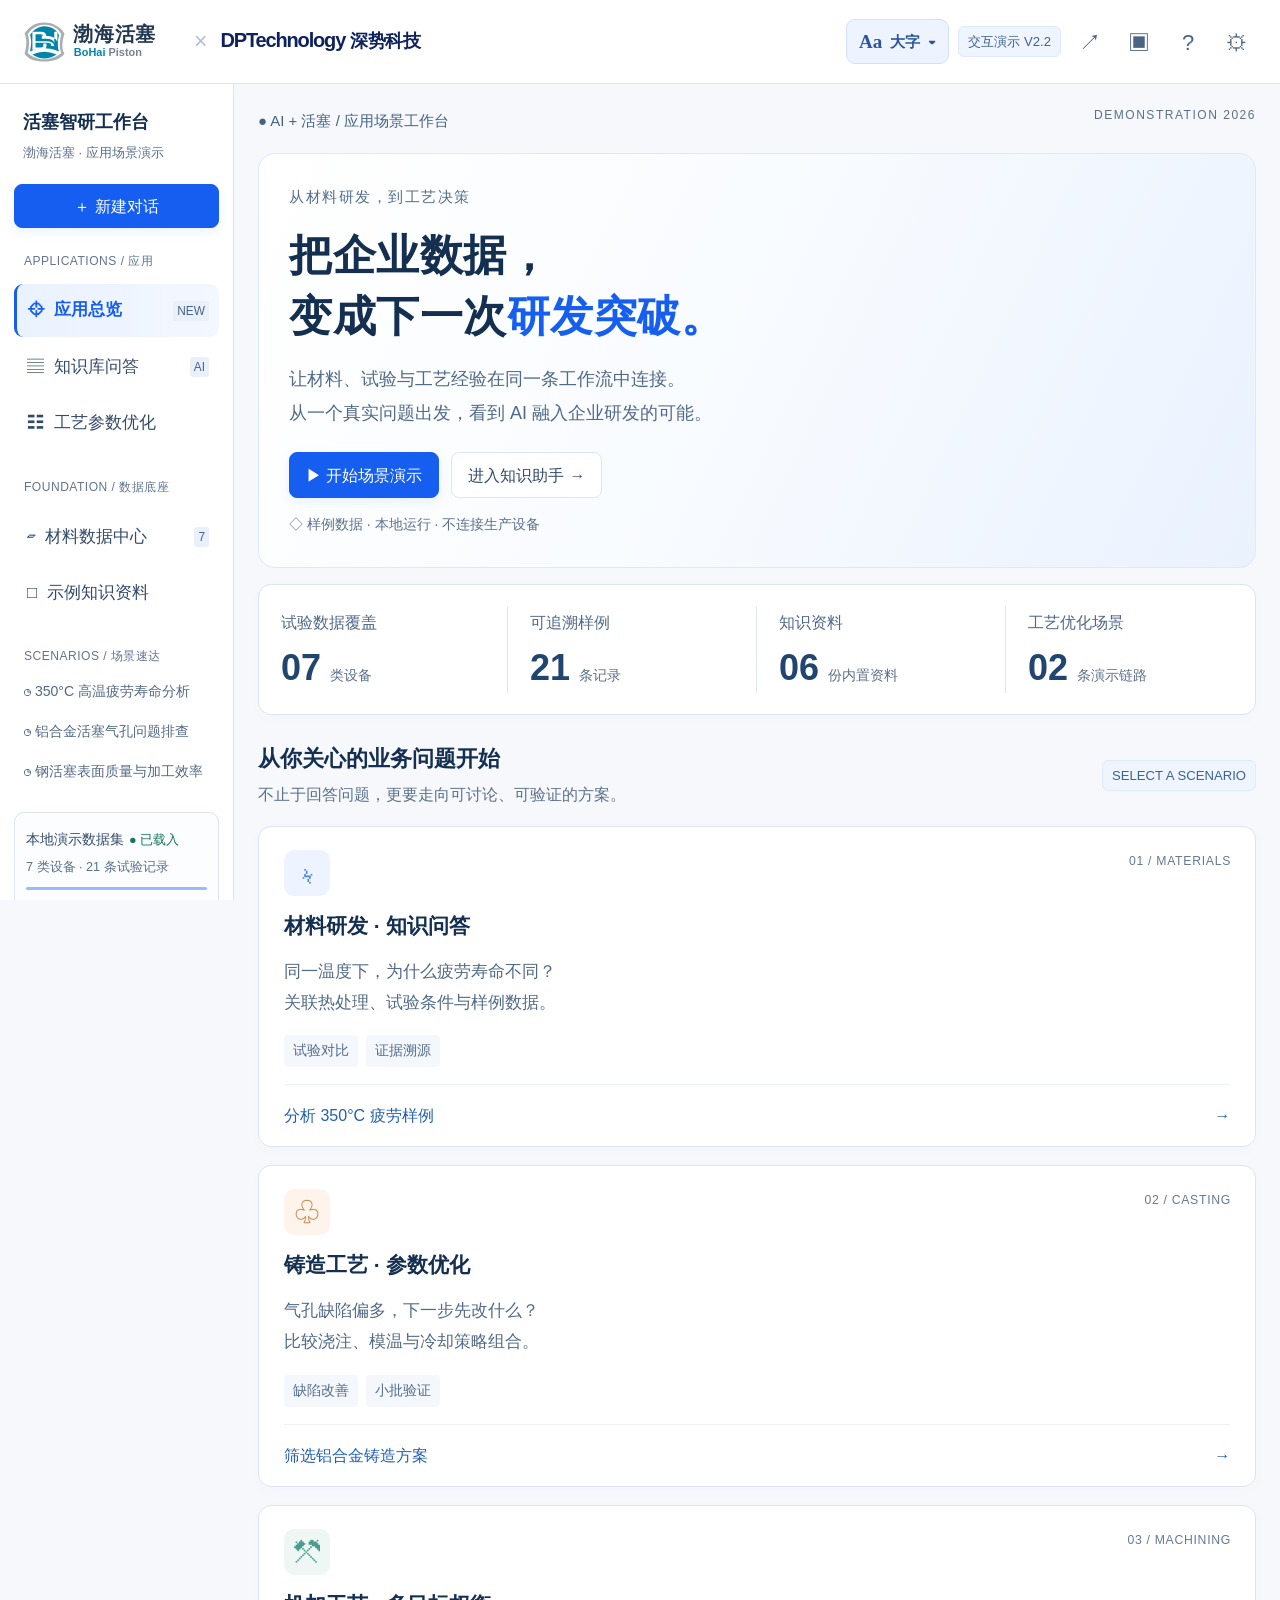
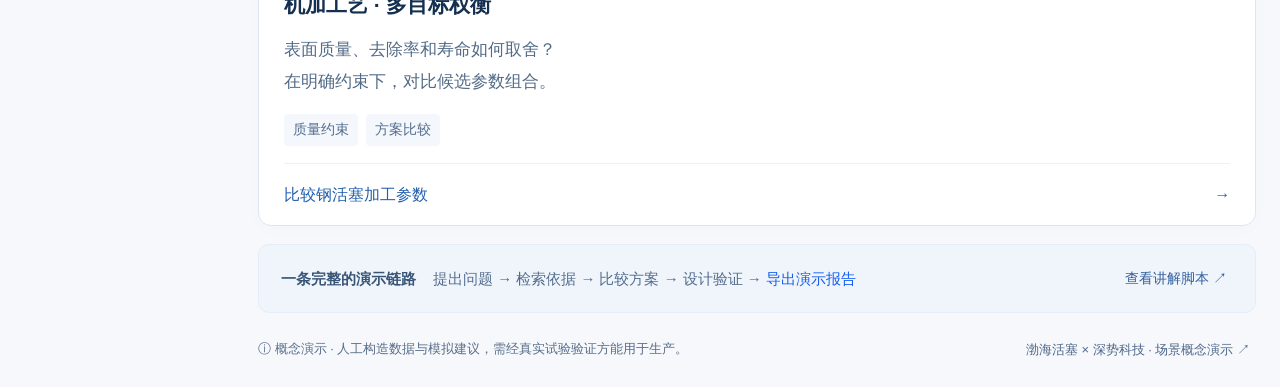
==== commit f02bf887: "Sync V2.2 knowledge explanations and document Q&A into demo source branch Keep published and source " ====
--- a/docs/index.html
+++ b/docs/index.html
@@ -1,5 +1,5 @@
 <!doctype html>
-<html lang="zh-CN" data-reading-size="large"><head><meta charset="utf-8"><meta name="viewport" content="width=device-width,initial-scale=1"><meta name="theme-color" content="#155eef"><meta name="robots" content="noindex,nofollow"><meta name="description" content="活塞企业AI应用场景演示：材料知识问答、铸造与机加工参数优化。使用人工构造数据，不连接生产设备。"><title>活塞智研 | 渤海活塞 × 深势科技</title><link rel="icon" href="data:image/svg+xml,%3Csvg xmlns='http://www.w3.org/2000/svg' viewBox='0 0 40 40'%3E%3Crect width='40' height='40' rx='10' fill='%23155eef'/%3E%3Cpath d='M11 12h18v5H11zm0 8h18v9H11z' fill='white'/%3E%3C/svg%3E"><link rel="stylesheet" href="./style.css"><link rel="stylesheet" href="./readability.css?v=2.1"></head>
-<body><a class="skip" href="#main">跳到主要内容</a><header><div class="brands" aria-label="渤海活塞 × 深势科技"><svg class="bohai" viewBox="0 0 202 54" xmlns="http://www.w3.org/2000/svg" role="img" aria-label="渤海活塞 BoHai Piston"><path d="M27 2C39 2 48 8 53 16C49 29 50 37 53 42C47 49 39 52 27 52S7 49 2 42C5 31 5 24 2 16C8 7 16 2 27 2Z" fill="#aaaeb1"/><path d="M27 5C38 5 45 10 49 17C46 28 47 36 49 41C42 46 36 49 27 49S12 46 6 41C9 29 8 23 6 17C11 10 18 5 27 5Z" fill="#fff"/><path d="M27 7C37 7 43 12 46 18C44 27 44 34 46 39C39 36 34 35 27 35S15 36 9 39C11 29 11 24 9 18C13 12 20 7 27 7Z" fill="#0085a9"/><path d="M12 43Q27 36 43 43Q27 53 12 43Z" fill="#0085a9"/><path d="M12 14h11q7 0 7 6v3h-4v-3q0-3-4-3h-6v9h13q11 0 11 7v-4q0-6-11-6h-5v-4h5q12 0 15 8v-13h-4v18h-4v-2q0-2-6-2H16v6h7q3 0 3-3v-2h4v3q0 5-7 5H12Z" fill="#fff"/><text x="64" y="26" fill="#243852" font-family="Microsoft YaHei,Noto Sans CJK SC,sans-serif" font-size="25" font-weight="800" letter-spacing="1">渤海活塞</text><text x="65" y="45" font-family="Arial,sans-serif" font-size="14" font-weight="600"><tspan fill="#0085a9">BoHai</tspan><tspan fill="#748395"> Piston</tspan></text></svg><span class="cross">×</span><div class="dp" role="img" aria-label="DPTechnology 深势科技"><b>DPTechnology</b><strong>深势科技</strong></div></div><div class="platform"><b>活塞智研</b><small>AI APPLICATION WORKBENCH</small></div><div class="grow"></div><div class="top-actions"><div class="reading-control"><button id="readingToggle" class="reading-toggle" aria-expanded="false" aria-controls="readingMenu" aria-label="调整字号，当前大字"><strong aria-hidden="true">Aa</strong><span id="readingCurrent">大字</span><span aria-hidden="true">▾</span></button><section id="readingMenu" class="reading-menu" aria-labelledby="readingTitle" hidden><h2 id="readingTitle">阅读字号</h2><p>默认大字显示，投屏可选特大。</p><div class="reading-options" role="group" aria-label="选择阅读字号"><label><input type="radio" name="readingSize" value="standard"><span>标准</span><small>紧凑阅读</small></label><label><input type="radio" name="readingSize" value="large" checked><span>大字</span><small>默认推荐</small></label><label><input type="radio" name="readingSize" value="extra"><span>特大</span><small>远距离演示</small></label></div><p class="reading-menu-note">正文、表格和参数一起调整，自动记住本机选择。</p></section></div><span class="badge">交互演示 V2.1</span><button class="ib" data-action="share" aria-label="分享场景" title="分享场景">↗</button><button class="ib" data-action="present" aria-label="切换投屏模式" title="投屏模式">▣</button><button class="ib" data-action="guide" aria-label="演示指南" title="演示指南">?</button><button class="ib" data-action="settings" aria-label="演示设置" title="演示设置">⚙</button></div></header>
+<html lang="zh-CN" data-reading-size="large"><head><meta charset="utf-8"><meta name="viewport" content="width=device-width,initial-scale=1"><meta name="theme-color" content="#155eef"><meta name="robots" content="noindex,nofollow"><meta name="description" content="活塞企业AI应用场景演示：材料知识问答、铸造与机加工参数优化。使用人工构造数据，不连接生产设备。"><title>活塞智研 | 渤海活塞 × 深势科技</title><link rel="icon" href="data:image/svg+xml,%3Csvg xmlns='http://www.w3.org/2000/svg' viewBox='0 0 40 40'%3E%3Crect width='40' height='40' rx='10' fill='%23155eef'/%3E%3Cpath d='M11 12h18v5H11zm0 8h18v9H11z' fill='white'/%3E%3C/svg%3E"><link rel="stylesheet" href="./style.css"><link rel="stylesheet" href="./readability.css?v=2.1"><link rel="stylesheet" href="./copilot.css?v=2.2"></head>
+<body><a class="skip" href="#main">跳到主要内容</a><header><div class="brands" aria-label="渤海活塞 × 深势科技"><svg class="bohai" viewBox="0 0 202 54" xmlns="http://www.w3.org/2000/svg" role="img" aria-label="渤海活塞 BoHai Piston"><path d="M27 2C39 2 48 8 53 16C49 29 50 37 53 42C47 49 39 52 27 52S7 49 2 42C5 31 5 24 2 16C8 7 16 2 27 2Z" fill="#aaaeb1"/><path d="M27 5C38 5 45 10 49 17C46 28 47 36 49 41C42 46 36 49 27 49S12 46 6 41C9 29 8 23 6 17C11 10 18 5 27 5Z" fill="#fff"/><path d="M27 7C37 7 43 12 46 18C44 27 44 34 46 39C39 36 34 35 27 35S15 36 9 39C11 29 11 24 9 18C13 12 20 7 27 7Z" fill="#0085a9"/><path d="M12 43Q27 36 43 43Q27 53 12 43Z" fill="#0085a9"/><path d="M12 14h11q7 0 7 6v3h-4v-3q0-3-4-3h-6v9h13q11 0 11 7v-4q0-6-11-6h-5v-4h5q12 0 15 8v-13h-4v18h-4v-2q0-2-6-2H16v6h7q3 0 3-3v-2h4v3q0 5-7 5H12Z" fill="#fff"/><text x="64" y="26" fill="#243852" font-family="Microsoft YaHei,Noto Sans CJK SC,sans-serif" font-size="25" font-weight="800" letter-spacing="1">渤海活塞</text><text x="65" y="45" font-family="Arial,sans-serif" font-size="14" font-weight="600"><tspan fill="#0085a9">BoHai</tspan><tspan fill="#748395"> Piston</tspan></text></svg><span class="cross">×</span><div class="dp" role="img" aria-label="DPTechnology 深势科技"><b>DPTechnology</b><strong>深势科技</strong></div></div><div class="platform"><b>活塞智研</b><small>AI APPLICATION WORKBENCH</small></div><div class="grow"></div><div class="top-actions"><div class="reading-control"><button id="readingToggle" class="reading-toggle" aria-expanded="false" aria-controls="readingMenu" aria-label="调整字号，当前大字"><strong aria-hidden="true">Aa</strong><span id="readingCurrent">大字</span><span aria-hidden="true">▾</span></button><section id="readingMenu" class="reading-menu" aria-labelledby="readingTitle" hidden><h2 id="readingTitle">阅读字号</h2><p>默认大字显示，投屏可选特大。</p><div class="reading-options" role="group" aria-label="选择阅读字号"><label><input type="radio" name="readingSize" value="standard"><span>标准</span><small>紧凑阅读</small></label><label><input type="radio" name="readingSize" value="large" checked><span>大字</span><small>默认推荐</small></label><label><input type="radio" name="readingSize" value="extra"><span>特大</span><small>远距离演示</small></label></div><p class="reading-menu-note">正文、表格和参数一起调整，自动记住本机选择。</p></section></div><span class="badge">交互演示 V2.2</span><button class="ib" data-action="share" aria-label="分享场景" title="分享场景">↗</button><button class="ib" data-action="present" aria-label="切换投屏模式" title="投屏模式">▣</button><button class="ib" data-action="guide" aria-label="演示指南" title="演示指南">?</button><button class="ib" data-action="settings" aria-label="演示设置" title="演示设置">⚙</button></div></header>
 <div class="app"><aside class="sidebar"><div class="workspace"><b>活塞智研工作台</b><small id="companyLabel">渤海活塞 · 应用场景演示</small></div><button class="btn primary full" data-action="new">＋ 新建对话</button><div class="nav-label">APPLICATIONS / 应用</div><nav><button data-page="home">⌖ <span>应用总览</span><small>NEW</small></button><button data-page="knowledge">▤ <span>知识库问答</span><small>AI</small></button><button data-page="casting">☷ <span>工艺参数优化</span></button></nav><div class="nav-label">FOUNDATION / 数据底座</div><nav><button data-page="data">▱ <span>材料数据中心</span><small>7</small></button><button data-page="docs">□ <span>示例知识资料</span></button></nav><div class="nav-label">SCENARIOS / 场景速达</div><div class="quick-links"><button data-ask="fatigue">◷ 350°C 高温疲劳寿命分析</button><button data-ask="casting">◷ 铝合金活塞气孔问题排查</button><button data-ask="machining">◷ 钢活塞表面质量与加工效率</button></div><div class="local-status"><b>本地演示数据集</b><i>● 已载入</i><small>7 类设备 · 21 条试验记录</small><div></div><small>不连接企业系统，不上传数据</small></div></aside><main id="main" tabindex="-1"><div id="screen"></div><footer><span>ⓘ 概念演示 · 人工构造数据与模拟建议，需经真实试验验证方能用于生产。</span><button data-action="about">渤海活塞 × 深势科技 · 场景概念演示 ↗</button></footer></main></div>
-<div class="overlay" id="overlay" hidden><section class="dialog" role="dialog" aria-modal="true" aria-labelledby="dialogTitle"><div class="dialog-head"><div><small id="dialogTag">DEMO EVIDENCE</small><h2 id="dialogTitle"></h2></div><button class="ib" data-action="close" aria-label="关闭弹窗">×</button></div><div class="dialog-body" id="dialogBody"></div><div class="dialog-foot" id="dialogFoot"></div></section></div><div id="toast" role="status"></div><input id="files" type="file" hidden multiple accept=".txt,.md,.csv,.png,.jpg,.jpeg,.webp"><button id="stopDemo" class="btn primary" data-action="stop" hidden>■ 停止自动演示</button><script src="./app.js"></script><script src="./readability.js?v=2.1"></script></body></html>
+<div class="overlay" id="overlay" hidden><section class="dialog" role="dialog" aria-modal="true" aria-labelledby="dialogTitle"><div class="dialog-head"><div><small id="dialogTag">DEMO EVIDENCE</small><h2 id="dialogTitle"></h2></div><button class="ib" data-action="close" aria-label="关闭弹窗">×</button></div><div class="dialog-body" id="dialogBody"></div><div class="dialog-foot" id="dialogFoot"></div></section></div><div id="toast" role="status"></div><input id="files" type="file" hidden multiple accept=".txt,.md,.csv,.png,.jpg,.jpeg,.webp"><button id="stopDemo" class="btn primary" data-action="stop" hidden>■ 停止自动演示</button><script src="./app.js"></script><script src="./readability.js?v=2.1"></script><script src="./copilot.js?v=2.2"></script></body></html>
--- a/docs/copilot.css
+++ b/docs/copilot.css
@@ -0,0 +1,31 @@
+/* V2.2: answer-first knowledge workspace; follows the V2.1 font size preference. */
+.source-selector{display:flex;align-items:center;gap:18px;padding:18px 22px;margin-bottom:22px;flex-wrap:wrap}
+.source-selector>div{flex:1 1 240px}.source-selector b{display:block;color:var(--navy);font-size:.96rem}.source-selector span{display:block;color:var(--muted);font-size:.79rem;margin-top:4px}
+.source-selector select{flex:1 1 260px;max-width:550px;min-width:0;font-size:.9rem;background:#f9fbff;min-height:46px}
+.copilot-kb{align-items:start}.copilot-chat{overflow:hidden}.copilot-aside{position:sticky;top:calc(var(--head) + 20px)}
+.copilot-aside .evidence>p{font-size:.83rem;margin:9px 0}.copilot-aside .note-box{font-size:.83rem;line-height:1.85}.copilot-aside .note-box h3{font-size:1rem}.copilot-aside .note-box p{margin:10px 0}
+.copilot-body{min-height:0!important}.copilot-answer{font-size:1rem;line-height:1.9;color:#334e6e}
+.copilot-answer-top{display:flex;align-items:center;gap:10px;flex-wrap:wrap;margin-bottom:17px}.copilot-answer-top>b{font-size:1rem;color:#203c60}.copilot-answer-top .badge{font-size:.69rem}
+.copilot-spark{display:inline-grid;place-items:center;width:33px;height:33px;background:#ecf3ff;color:var(--blue);border-radius:10px;font-size:24px}
+.direct-answer{padding:20px 23px;border:1px solid #cddfff;border-left:4px solid #397aeb;border-radius:12px;background:linear-gradient(110deg,#edf4ff,#f9fbff)}
+.answer-kicker{font-size:.77rem;font-weight:700;color:#2360ae;letter-spacing:.8px;margin-bottom:8px}
+.direct-answer p{font-size:1.06rem;line-height:1.9;color:#203f67;font-weight:550;margin:0;overflow-wrap:anywhere}
+.explanation-points{margin:24px 0;display:grid;gap:22px}.explanation-points>section{display:flex;gap:14px}.explain-number{flex-shrink:0;width:29px;height:29px;display:grid;place-items:center;background:#edf2f9;color:#547098;border-radius:8px;font-size:.71rem;font-weight:650;margin-top:3px}
+.explanation-points h3{font-size:1rem;margin:0 0 6px;color:#25476d}.explanation-points p{font-size:.96rem;line-height:1.95;margin:0;color:#415a77;overflow-wrap:anywhere}
+.next-answer{background:#f3f9f7;border:1px solid #dfede8;padding:18px 21px;border-radius:11px;margin-bottom:21px}.next-answer h3{font-size:1rem;color:#276e60;margin:0 0 7px}.next-answer p{font-size:.95rem;margin:0}.next-answer .btn{margin-top:14px}
+.answer-evidence{border:1px solid var(--line);border-radius:10px;margin:18px 0;padding:0 17px;background:#fff;overflow:hidden}
+.answer-evidence summary{cursor:pointer;padding:14px 0;font-weight:600;font-size:.9rem;color:#3f608b}.answer-evidence summary span{font-weight:400;font-size:.74rem;color:#617892;margin-left:10px;display:inline-block}
+.answer-evidence[open]{padding-bottom:16px}.answer-evidence p{font-size:.82rem}.answer-evidence table{font-size:.86rem}.answer-evidence .table-scroll{max-width:100%}
+.answer-limit{font-size:.77rem;line-height:1.8;color:#5c7089;margin:17px 0;overflow-wrap:anywhere}
+.continue-panel{padding-top:18px;border-top:1px solid var(--line)}.continue-panel>b{display:block;font-size:.85rem;color:#3c5778;margin-bottom:11px}.continue-panel .chips{margin-bottom:0}.continue-panel .chips button{background:#f8fbff;color:#315e9b;text-align:left;font-size:.83rem;padding:9px 12px;min-height:40px}
+.answer-tools{display:flex;gap:20px;margin-top:18px;flex-wrap:wrap}.answer-tools .link{font-size:.76rem;color:#587397}
+.previous-turn{margin-bottom:16px;border:1px solid var(--line);border-radius:9px;background:#fbfcff;padding:0 17px}.previous-turn summary{cursor:pointer;padding:13px 0;font-size:.85rem;color:#4a6180;overflow-wrap:anywhere}.previous-turn summary>span{font-size:.7rem;color:#788ba4;padding-right:10px}.previous-turn[open]{padding-bottom:17px}.previous-turn .copilot-answer{padding:13px 0}.context-hint{font-size:.78rem;line-height:1.75;color:#637995;margin-bottom:13px}.copilot-body>.question{scroll-margin-top:calc(var(--head) + 20px)}
+.metric-selector{display:flex;gap:15px;align-items:center;font-size:.87rem;flex-wrap:wrap}.metric-selector select{font-size:.88rem;max-width:100%}
+.knowledge-files{margin-top:22px}.knowledge-files>.row{flex-wrap:wrap;gap:14px}.knowledge-files>p{font-size:.91rem;color:#5a7391;margin:10px 0}.knowledge-files .docitem{flex-wrap:wrap}.knowledge-files .docitem b{overflow-wrap:anywhere}
+.excerpt{padding:15px 0;border-bottom:1px solid var(--line)}.excerpt>b{color:#235faf;font-size:.8rem}.excerpt p{margin:5px 0;white-space:pre-wrap;overflow-wrap:anywhere}
+.copilot-welcome{padding:40px 12px}.copilot-welcome h2{font-size:1.3rem}.copilot-welcome p{font-size:1rem;color:#607795;margin-top:16px;line-height:1.95}.answer-loading{padding:26px 15px;color:#466790;font-size:.95rem}
+.copilot-chat .composer textarea{font-size:1rem;min-height:62px}.copilot-chat .compose{background:#fbfdff}
+@media(max-width:1550px){.copilot-aside{position:static}.copilot-kb>aside{display:grid;grid-template-columns:1fr 1fr}.copilot-aside .note-box{margin-top:0}}
+@media(max-width:1000px){.copilot-kb>aside{grid-template-columns:1fr}.source-selector{padding:16px;gap:12px}.source-selector>div{flex-basis:100%}}
+@media(max-width:760px){.source-selector select{width:100%;max-width:100%;flex-basis:100%}.copilot-body{padding:18px 16px!important}.direct-answer{padding:17px 16px}.direct-answer p{font-size:1rem}.explanation-points>section{gap:10px}.explanation-points p{font-size:.94rem}.copilot-answer-top .badge{font-size:.67rem}.copilot-answer-top{gap:8px}.answer-evidence{padding:0 12px}.answer-evidence summary span{display:block;margin-left:0}.next-answer{padding:16px}.answer-tools{gap:17px}.knowledge-files .docitem .btn{width:100%}.previous-turn{padding:0 12px}.copilot-kb>aside{grid-template-columns:1fr}.copilot-chat .compose-note{font-size:.68rem}.copilot-chat .composer{flex-wrap:wrap}.copilot-chat .composer textarea{flex:1 1 160px}.source-selector .btn{width:100%}}
+@media print{.source-selector,.continue-panel,.answer-tools,.copilot-aside,.compose{display:none!important}.answer-evidence{break-inside:avoid}.previous-turn{display:none}.direct-answer{background:#f8fbff}}
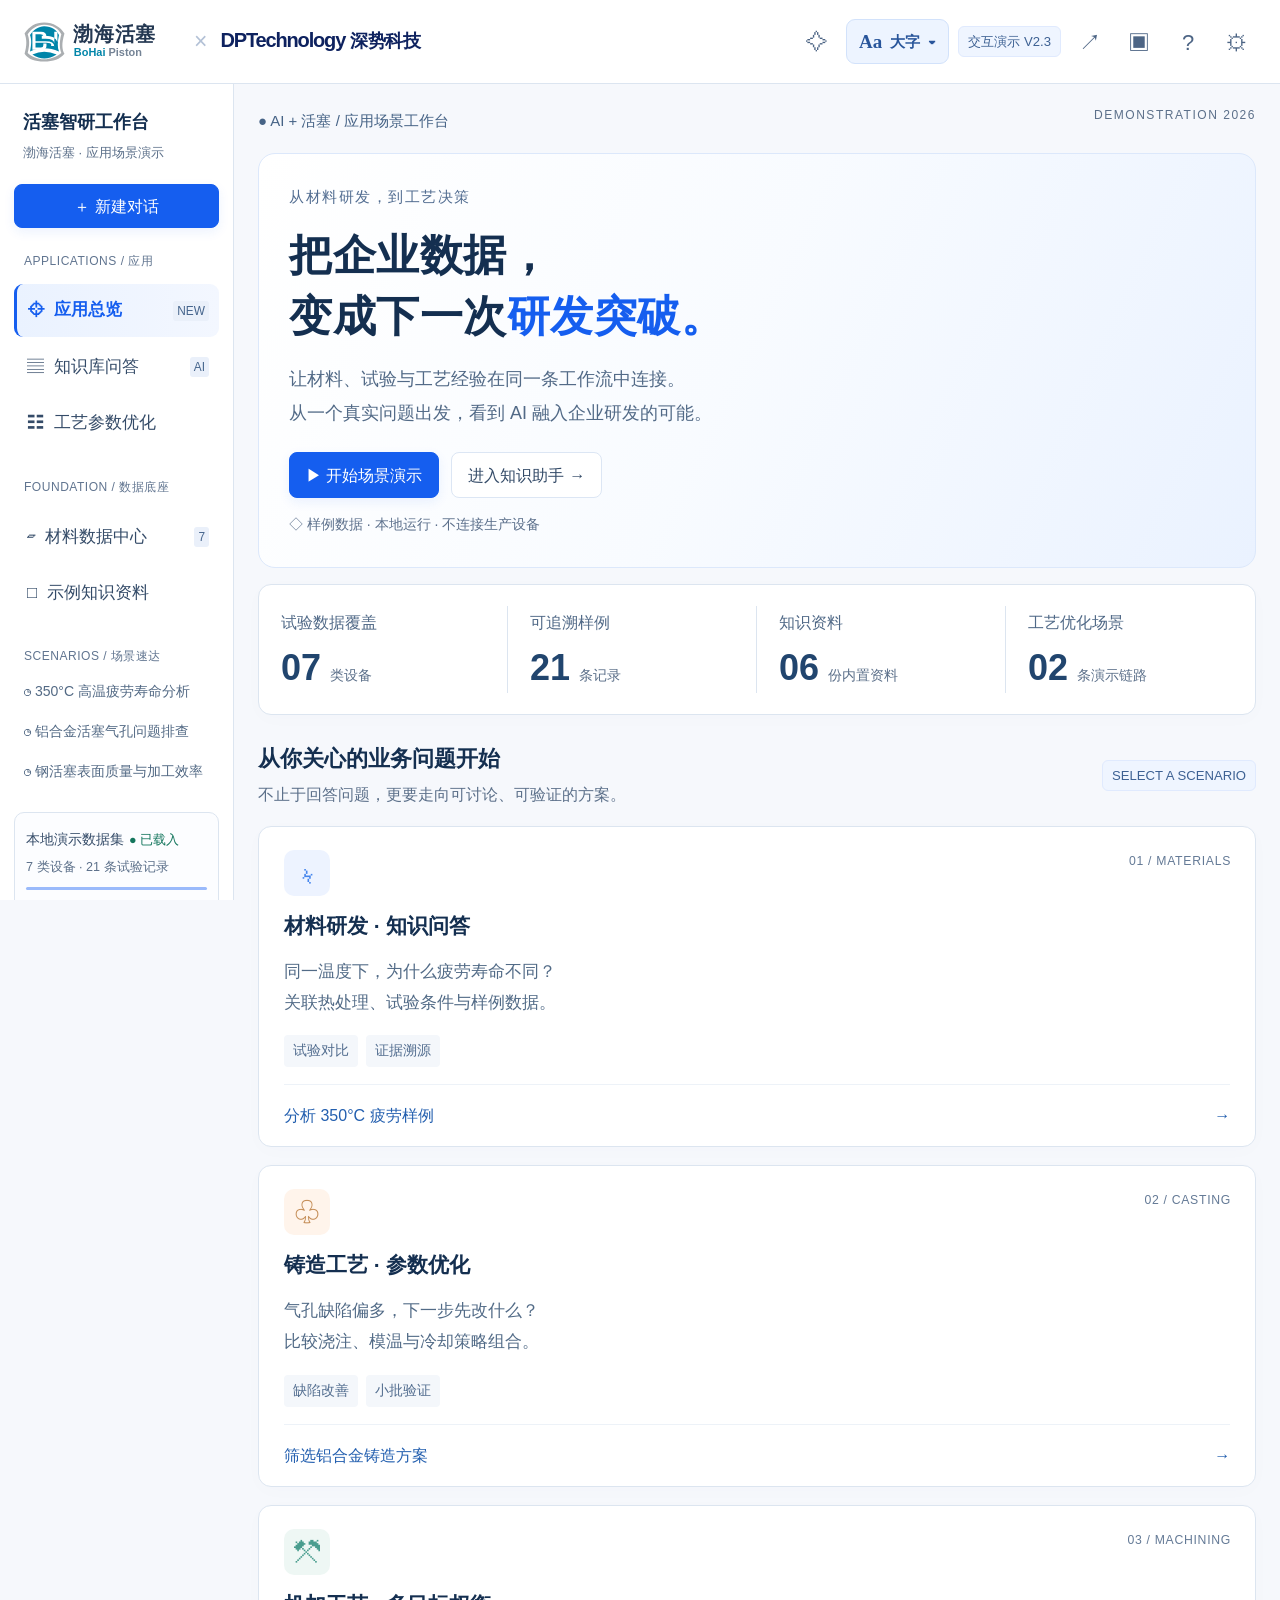
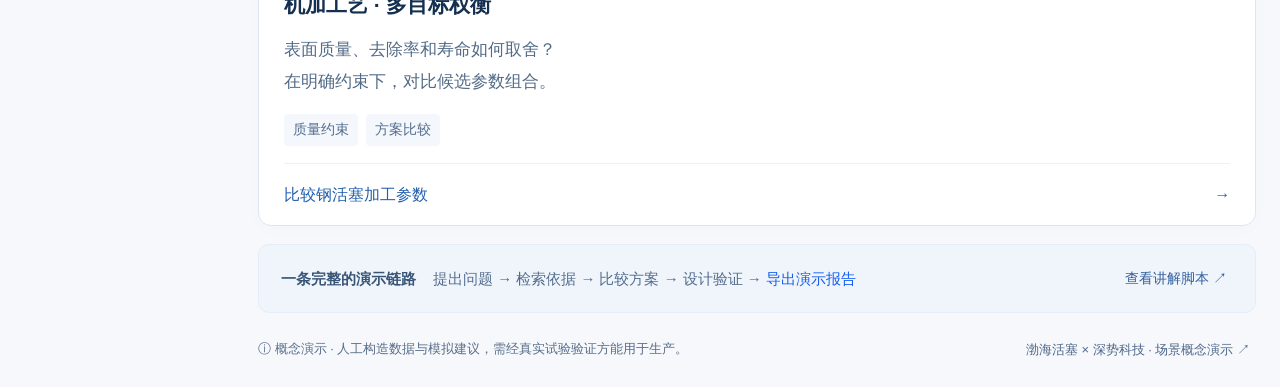
==== commit 2c76a208: "Prepare V2.3 private DeepSeek gateway and opt-in live Q&A Add server-only provider credentials, sepa" ====
--- a/docs/index.html
+++ b/docs/index.html
@@ -1,5 +1,5 @@
 <!doctype html>
-<html lang="zh-CN" data-reading-size="large"><head><meta charset="utf-8"><meta name="viewport" content="width=device-width,initial-scale=1"><meta name="theme-color" content="#155eef"><meta name="robots" content="noindex,nofollow"><meta name="description" content="活塞企业AI应用场景演示：材料知识问答、铸造与机加工参数优化。使用人工构造数据，不连接生产设备。"><title>活塞智研 | 渤海活塞 × 深势科技</title><link rel="icon" href="data:image/svg+xml,%3Csvg xmlns='http://www.w3.org/2000/svg' viewBox='0 0 40 40'%3E%3Crect width='40' height='40' rx='10' fill='%23155eef'/%3E%3Cpath d='M11 12h18v5H11zm0 8h18v9H11z' fill='white'/%3E%3C/svg%3E"><link rel="stylesheet" href="./style.css"><link rel="stylesheet" href="./readability.css?v=2.1"><link rel="stylesheet" href="./copilot.css?v=2.2"></head>
-<body><a class="skip" href="#main">跳到主要内容</a><header><div class="brands" aria-label="渤海活塞 × 深势科技"><svg class="bohai" viewBox="0 0 202 54" xmlns="http://www.w3.org/2000/svg" role="img" aria-label="渤海活塞 BoHai Piston"><path d="M27 2C39 2 48 8 53 16C49 29 50 37 53 42C47 49 39 52 27 52S7 49 2 42C5 31 5 24 2 16C8 7 16 2 27 2Z" fill="#aaaeb1"/><path d="M27 5C38 5 45 10 49 17C46 28 47 36 49 41C42 46 36 49 27 49S12 46 6 41C9 29 8 23 6 17C11 10 18 5 27 5Z" fill="#fff"/><path d="M27 7C37 7 43 12 46 18C44 27 44 34 46 39C39 36 34 35 27 35S15 36 9 39C11 29 11 24 9 18C13 12 20 7 27 7Z" fill="#0085a9"/><path d="M12 43Q27 36 43 43Q27 53 12 43Z" fill="#0085a9"/><path d="M12 14h11q7 0 7 6v3h-4v-3q0-3-4-3h-6v9h13q11 0 11 7v-4q0-6-11-6h-5v-4h5q12 0 15 8v-13h-4v18h-4v-2q0-2-6-2H16v6h7q3 0 3-3v-2h4v3q0 5-7 5H12Z" fill="#fff"/><text x="64" y="26" fill="#243852" font-family="Microsoft YaHei,Noto Sans CJK SC,sans-serif" font-size="25" font-weight="800" letter-spacing="1">渤海活塞</text><text x="65" y="45" font-family="Arial,sans-serif" font-size="14" font-weight="600"><tspan fill="#0085a9">BoHai</tspan><tspan fill="#748395"> Piston</tspan></text></svg><span class="cross">×</span><div class="dp" role="img" aria-label="DPTechnology 深势科技"><b>DPTechnology</b><strong>深势科技</strong></div></div><div class="platform"><b>活塞智研</b><small>AI APPLICATION WORKBENCH</small></div><div class="grow"></div><div class="top-actions"><div class="reading-control"><button id="readingToggle" class="reading-toggle" aria-expanded="false" aria-controls="readingMenu" aria-label="调整字号，当前大字"><strong aria-hidden="true">Aa</strong><span id="readingCurrent">大字</span><span aria-hidden="true">▾</span></button><section id="readingMenu" class="reading-menu" aria-labelledby="readingTitle" hidden><h2 id="readingTitle">阅读字号</h2><p>默认大字显示，投屏可选特大。</p><div class="reading-options" role="group" aria-label="选择阅读字号"><label><input type="radio" name="readingSize" value="standard"><span>标准</span><small>紧凑阅读</small></label><label><input type="radio" name="readingSize" value="large" checked><span>大字</span><small>默认推荐</small></label><label><input type="radio" name="readingSize" value="extra"><span>特大</span><small>远距离演示</small></label></div><p class="reading-menu-note">正文、表格和参数一起调整，自动记住本机选择。</p></section></div><span class="badge">交互演示 V2.2</span><button class="ib" data-action="share" aria-label="分享场景" title="分享场景">↗</button><button class="ib" data-action="present" aria-label="切换投屏模式" title="投屏模式">▣</button><button class="ib" data-action="guide" aria-label="演示指南" title="演示指南">?</button><button class="ib" data-action="settings" aria-label="演示设置" title="演示设置">⚙</button></div></header>
+<html lang="zh-CN" data-reading-size="large"><head><meta charset="utf-8"><meta name="viewport" content="width=device-width,initial-scale=1"><meta name="theme-color" content="#155eef"><meta name="robots" content="noindex,nofollow"><meta name="description" content="活塞企业AI应用场景演示：材料知识问答、铸造与机加工参数优化。使用人工构造数据，不连接生产设备。"><title>活塞智研 | 渤海活塞 × 深势科技</title><link rel="icon" href="data:image/svg+xml,%3Csvg xmlns='http://www.w3.org/2000/svg' viewBox='0 0 40 40'%3E%3Crect width='40' height='40' rx='10' fill='%23155eef'/%3E%3Cpath d='M11 12h18v5H11zm0 8h18v9H11z' fill='white'/%3E%3C/svg%3E"><link rel="stylesheet" href="./style.css"><link rel="stylesheet" href="./readability.css?v=2.1"><link rel="stylesheet" href="./copilot.css?v=2.2"><link rel="stylesheet" href="./live.css?v=2.3"></head>
+<body><a class="skip" href="#main">跳到主要内容</a><header><div class="brands" aria-label="渤海活塞 × 深势科技"><svg class="bohai" viewBox="0 0 202 54" xmlns="http://www.w3.org/2000/svg" role="img" aria-label="渤海活塞 BoHai Piston"><path d="M27 2C39 2 48 8 53 16C49 29 50 37 53 42C47 49 39 52 27 52S7 49 2 42C5 31 5 24 2 16C8 7 16 2 27 2Z" fill="#aaaeb1"/><path d="M27 5C38 5 45 10 49 17C46 28 47 36 49 41C42 46 36 49 27 49S12 46 6 41C9 29 8 23 6 17C11 10 18 5 27 5Z" fill="#fff"/><path d="M27 7C37 7 43 12 46 18C44 27 44 34 46 39C39 36 34 35 27 35S15 36 9 39C11 29 11 24 9 18C13 12 20 7 27 7Z" fill="#0085a9"/><path d="M12 43Q27 36 43 43Q27 53 12 43Z" fill="#0085a9"/><path d="M12 14h11q7 0 7 6v3h-4v-3q0-3-4-3h-6v9h13q11 0 11 7v-4q0-6-11-6h-5v-4h5q12 0 15 8v-13h-4v18h-4v-2q0-2-6-2H16v6h7q3 0 3-3v-2h4v3q0 5-7 5H12Z" fill="#fff"/><text x="64" y="26" fill="#243852" font-family="Microsoft YaHei,Noto Sans CJK SC,sans-serif" font-size="25" font-weight="800" letter-spacing="1">渤海活塞</text><text x="65" y="45" font-family="Arial,sans-serif" font-size="14" font-weight="600"><tspan fill="#0085a9">BoHai</tspan><tspan fill="#748395"> Piston</tspan></text></svg><span class="cross">×</span><div class="dp" role="img" aria-label="DPTechnology 深势科技"><b>DPTechnology</b><strong>深势科技</strong></div></div><div class="platform"><b>活塞智研</b><small>AI APPLICATION WORKBENCH</small></div><div class="grow"></div><div class="top-actions"><div class="reading-control"><button id="readingToggle" class="reading-toggle" aria-expanded="false" aria-controls="readingMenu" aria-label="调整字号，当前大字"><strong aria-hidden="true">Aa</strong><span id="readingCurrent">大字</span><span aria-hidden="true">▾</span></button><section id="readingMenu" class="reading-menu" aria-labelledby="readingTitle" hidden><h2 id="readingTitle">阅读字号</h2><p>默认大字显示，投屏可选特大。</p><div class="reading-options" role="group" aria-label="选择阅读字号"><label><input type="radio" name="readingSize" value="standard"><span>标准</span><small>紧凑阅读</small></label><label><input type="radio" name="readingSize" value="large" checked><span>大字</span><small>默认推荐</small></label><label><input type="radio" name="readingSize" value="extra"><span>特大</span><small>远距离演示</small></label></div><p class="reading-menu-note">正文、表格和参数一起调整，自动记住本机选择。</p></section></div><span class="badge">交互演示 V2.3</span><button class="ib" data-action="share" aria-label="分享场景" title="分享场景">↗</button><button class="ib" data-action="present" aria-label="切换投屏模式" title="投屏模式">▣</button><button class="ib" data-action="guide" aria-label="演示指南" title="演示指南">?</button><button class="ib" data-action="settings" aria-label="演示设置" title="演示设置">⚙</button></div></header>
 <div class="app"><aside class="sidebar"><div class="workspace"><b>活塞智研工作台</b><small id="companyLabel">渤海活塞 · 应用场景演示</small></div><button class="btn primary full" data-action="new">＋ 新建对话</button><div class="nav-label">APPLICATIONS / 应用</div><nav><button data-page="home">⌖ <span>应用总览</span><small>NEW</small></button><button data-page="knowledge">▤ <span>知识库问答</span><small>AI</small></button><button data-page="casting">☷ <span>工艺参数优化</span></button></nav><div class="nav-label">FOUNDATION / 数据底座</div><nav><button data-page="data">▱ <span>材料数据中心</span><small>7</small></button><button data-page="docs">□ <span>示例知识资料</span></button></nav><div class="nav-label">SCENARIOS / 场景速达</div><div class="quick-links"><button data-ask="fatigue">◷ 350°C 高温疲劳寿命分析</button><button data-ask="casting">◷ 铝合金活塞气孔问题排查</button><button data-ask="machining">◷ 钢活塞表面质量与加工效率</button></div><div class="local-status"><b>本地演示数据集</b><i>● 已载入</i><small>7 类设备 · 21 条试验记录</small><div></div><small>不连接企业系统，不上传数据</small></div></aside><main id="main" tabindex="-1"><div id="screen"></div><footer><span>ⓘ 概念演示 · 人工构造数据与模拟建议，需经真实试验验证方能用于生产。</span><button data-action="about">渤海活塞 × 深势科技 · 场景概念演示 ↗</button></footer></main></div>
-<div class="overlay" id="overlay" hidden><section class="dialog" role="dialog" aria-modal="true" aria-labelledby="dialogTitle"><div class="dialog-head"><div><small id="dialogTag">DEMO EVIDENCE</small><h2 id="dialogTitle"></h2></div><button class="ib" data-action="close" aria-label="关闭弹窗">×</button></div><div class="dialog-body" id="dialogBody"></div><div class="dialog-foot" id="dialogFoot"></div></section></div><div id="toast" role="status"></div><input id="files" type="file" hidden multiple accept=".txt,.md,.csv,.png,.jpg,.jpeg,.webp"><button id="stopDemo" class="btn primary" data-action="stop" hidden>■ 停止自动演示</button><script src="./app.js"></script><script src="./readability.js?v=2.1"></script><script src="./copilot.js?v=2.2"></script></body></html>
+<div class="overlay" id="overlay" hidden><section class="dialog" role="dialog" aria-modal="true" aria-labelledby="dialogTitle"><div class="dialog-head"><div><small id="dialogTag">DEMO EVIDENCE</small><h2 id="dialogTitle"></h2></div><button class="ib" data-action="close" aria-label="关闭弹窗">×</button></div><div class="dialog-body" id="dialogBody"></div><div class="dialog-foot" id="dialogFoot"></div></section></div><div id="toast" role="status"></div><input id="files" type="file" hidden multiple accept=".txt,.md,.csv,.png,.jpg,.jpeg,.webp"><button id="stopDemo" class="btn primary" data-action="stop" hidden>■ 停止自动演示</button><script src="./app.js"></script><script src="./readability.js?v=2.1"></script><script src="./copilot.js?v=2.2"></script><script src="./live.js?v=2.3"></script></body></html>
--- a/docs/live.css
+++ b/docs/live.css
@@ -0,0 +1,3 @@
+.live-bar{display:flex;justify-content:space-between;align-items:center;gap:12px;flex-wrap:wrap;padding:15px 20px;margin-bottom:18px;background:#eef5ff;border:1px solid #d4e3fa;border-radius:12px;font-size:var(--fs-body,17px)}
+.live-bar p{font-size:.85em;color:#46617c}.live-bar strong{color:#19478a}.live-dot{color:#087456}.live-form label{display:block;font-weight:600;margin:16px 0 5px}.live-form input[type=url],.live-form input[type=password]{width:100%;font-size:16px}.live-form .warning{line-height:1.8}.live-answer{padding:20px 0;border-bottom:1px solid var(--line)}.live-answer .agent{display:flex;align-items:center;flex-wrap:wrap;gap:10px}.live-text{white-space:pre-wrap;overflow-wrap:anywhere;line-height:1.95;font-size:var(--fs-body,18px);color:#2c4764}.live-text strong{color:#17395b}.live-text h3{font-size:1.08em;margin:15px 0 6px}.live-text code{background:#f0f4fa;border-radius:3px;padding:2px 4px}.live-sources{margin-top:12px;padding:12px;background:#f6f9fe;border-radius:8px;line-height:1.8;font-size:.9em}.live-sources summary{cursor:pointer}.live-status{font-size:.85em;color:#456580;margin-top:12px}.live-status.error{color:#a13023;background:#fff4ed;padding:10px;border-radius:6px}.live-welcome{padding:38px 24px;line-height:1.9}.live-welcome p{margin:12px 0}.live-chat .compose{position:sticky;bottom:0;background:white;z-index:5;border-radius:0 0 12px 12px}.live-consent{display:flex!important;align-items:flex-start;gap:9px;font-weight:400!important}.live-consent input{margin-top:6px}.live-config-status{white-space:pre-wrap;font-size:15px;color:#275578;min-height:26px}.live-answer small{font-size:.85em}.live-text p{margin:9px 0}.live-mode-notice{padding:10px 14px;border-left:3px solid #799fe0;font-size:var(--fs-small,15px);line-height:1.7;margin-bottom:16px}
+@media(max-width:760px){.live-bar{padding:13px;font-size:16px}.live-bar .btn{min-height:40px}.live-welcome{padding:23px 14px}.live-chat .compose{position:static}.live-text{font-size:16px}.live-chat .panel-head{flex-wrap:wrap}}
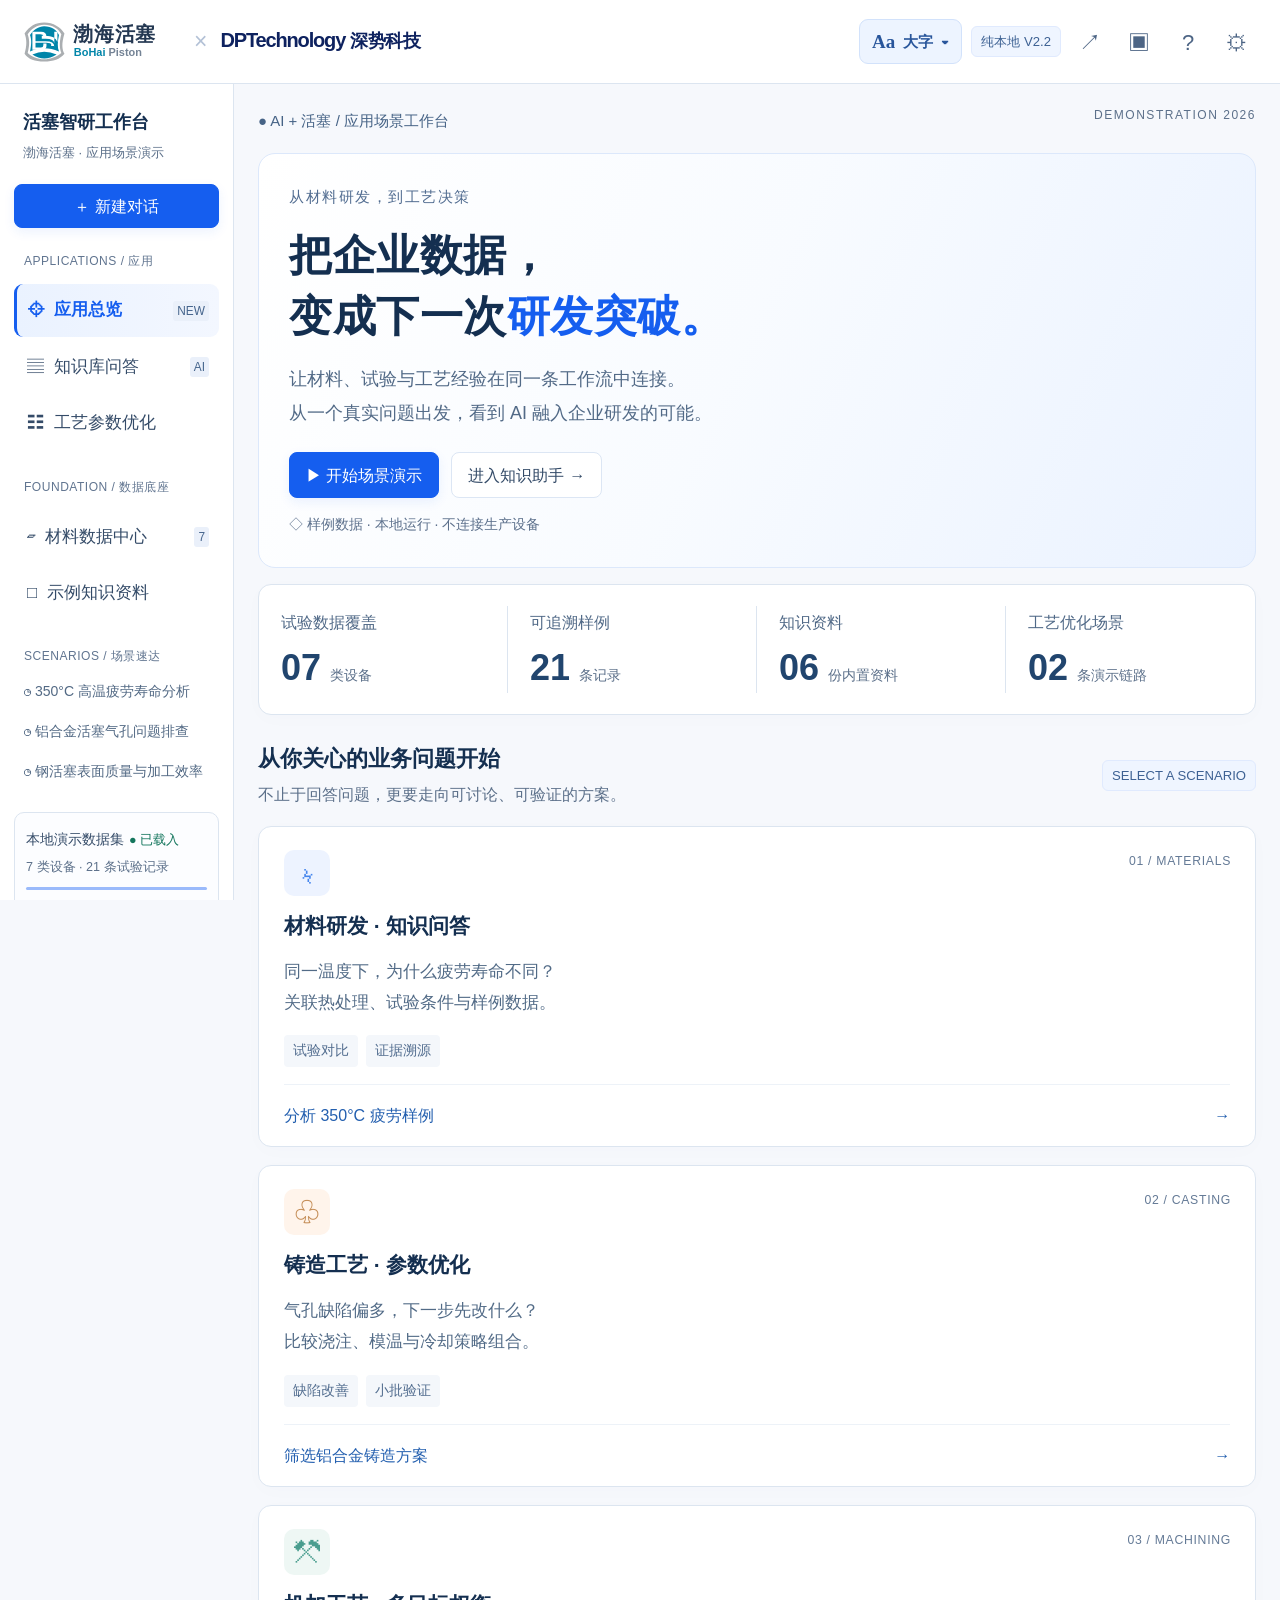
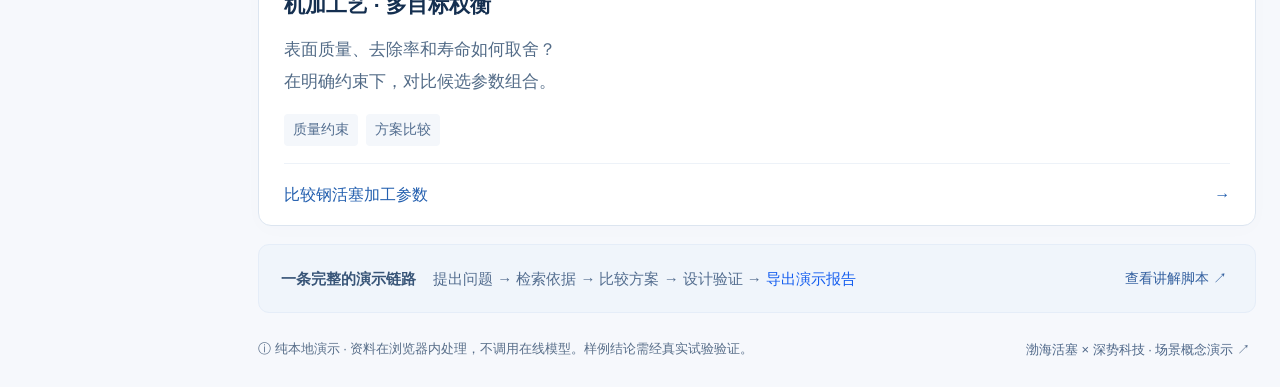
==== commit f28f0d36: "Restore local-only demo source and remove optional DeepSeek backend configuration Sync docs with the" ====
--- a/docs/index.html
+++ b/docs/index.html
@@ -1,5 +1,5 @@
 <!doctype html>
-<html lang="zh-CN" data-reading-size="large"><head><meta charset="utf-8"><meta name="viewport" content="width=device-width,initial-scale=1"><meta name="theme-color" content="#155eef"><meta name="robots" content="noindex,nofollow"><meta name="description" content="活塞企业AI应用场景演示：材料知识问答、铸造与机加工参数优化。使用人工构造数据，不连接生产设备。"><title>活塞智研 | 渤海活塞 × 深势科技</title><link rel="icon" href="data:image/svg+xml,%3Csvg xmlns='http://www.w3.org/2000/svg' viewBox='0 0 40 40'%3E%3Crect width='40' height='40' rx='10' fill='%23155eef'/%3E%3Cpath d='M11 12h18v5H11zm0 8h18v9H11z' fill='white'/%3E%3C/svg%3E"><link rel="stylesheet" href="./style.css"><link rel="stylesheet" href="./readability.css?v=2.1"><link rel="stylesheet" href="./copilot.css?v=2.2"><link rel="stylesheet" href="./live.css?v=2.3"></head>
-<body><a class="skip" href="#main">跳到主要内容</a><header><div class="brands" aria-label="渤海活塞 × 深势科技"><svg class="bohai" viewBox="0 0 202 54" xmlns="http://www.w3.org/2000/svg" role="img" aria-label="渤海活塞 BoHai Piston"><path d="M27 2C39 2 48 8 53 16C49 29 50 37 53 42C47 49 39 52 27 52S7 49 2 42C5 31 5 24 2 16C8 7 16 2 27 2Z" fill="#aaaeb1"/><path d="M27 5C38 5 45 10 49 17C46 28 47 36 49 41C42 46 36 49 27 49S12 46 6 41C9 29 8 23 6 17C11 10 18 5 27 5Z" fill="#fff"/><path d="M27 7C37 7 43 12 46 18C44 27 44 34 46 39C39 36 34 35 27 35S15 36 9 39C11 29 11 24 9 18C13 12 20 7 27 7Z" fill="#0085a9"/><path d="M12 43Q27 36 43 43Q27 53 12 43Z" fill="#0085a9"/><path d="M12 14h11q7 0 7 6v3h-4v-3q0-3-4-3h-6v9h13q11 0 11 7v-4q0-6-11-6h-5v-4h5q12 0 15 8v-13h-4v18h-4v-2q0-2-6-2H16v6h7q3 0 3-3v-2h4v3q0 5-7 5H12Z" fill="#fff"/><text x="64" y="26" fill="#243852" font-family="Microsoft YaHei,Noto Sans CJK SC,sans-serif" font-size="25" font-weight="800" letter-spacing="1">渤海活塞</text><text x="65" y="45" font-family="Arial,sans-serif" font-size="14" font-weight="600"><tspan fill="#0085a9">BoHai</tspan><tspan fill="#748395"> Piston</tspan></text></svg><span class="cross">×</span><div class="dp" role="img" aria-label="DPTechnology 深势科技"><b>DPTechnology</b><strong>深势科技</strong></div></div><div class="platform"><b>活塞智研</b><small>AI APPLICATION WORKBENCH</small></div><div class="grow"></div><div class="top-actions"><div class="reading-control"><button id="readingToggle" class="reading-toggle" aria-expanded="false" aria-controls="readingMenu" aria-label="调整字号，当前大字"><strong aria-hidden="true">Aa</strong><span id="readingCurrent">大字</span><span aria-hidden="true">▾</span></button><section id="readingMenu" class="reading-menu" aria-labelledby="readingTitle" hidden><h2 id="readingTitle">阅读字号</h2><p>默认大字显示，投屏可选特大。</p><div class="reading-options" role="group" aria-label="选择阅读字号"><label><input type="radio" name="readingSize" value="standard"><span>标准</span><small>紧凑阅读</small></label><label><input type="radio" name="readingSize" value="large" checked><span>大字</span><small>默认推荐</small></label><label><input type="radio" name="readingSize" value="extra"><span>特大</span><small>远距离演示</small></label></div><p class="reading-menu-note">正文、表格和参数一起调整，自动记住本机选择。</p></section></div><span class="badge">交互演示 V2.3</span><button class="ib" data-action="share" aria-label="分享场景" title="分享场景">↗</button><button class="ib" data-action="present" aria-label="切换投屏模式" title="投屏模式">▣</button><button class="ib" data-action="guide" aria-label="演示指南" title="演示指南">?</button><button class="ib" data-action="settings" aria-label="演示设置" title="演示设置">⚙</button></div></header>
-<div class="app"><aside class="sidebar"><div class="workspace"><b>活塞智研工作台</b><small id="companyLabel">渤海活塞 · 应用场景演示</small></div><button class="btn primary full" data-action="new">＋ 新建对话</button><div class="nav-label">APPLICATIONS / 应用</div><nav><button data-page="home">⌖ <span>应用总览</span><small>NEW</small></button><button data-page="knowledge">▤ <span>知识库问答</span><small>AI</small></button><button data-page="casting">☷ <span>工艺参数优化</span></button></nav><div class="nav-label">FOUNDATION / 数据底座</div><nav><button data-page="data">▱ <span>材料数据中心</span><small>7</small></button><button data-page="docs">□ <span>示例知识资料</span></button></nav><div class="nav-label">SCENARIOS / 场景速达</div><div class="quick-links"><button data-ask="fatigue">◷ 350°C 高温疲劳寿命分析</button><button data-ask="casting">◷ 铝合金活塞气孔问题排查</button><button data-ask="machining">◷ 钢活塞表面质量与加工效率</button></div><div class="local-status"><b>本地演示数据集</b><i>● 已载入</i><small>7 类设备 · 21 条试验记录</small><div></div><small>不连接企业系统，不上传数据</small></div></aside><main id="main" tabindex="-1"><div id="screen"></div><footer><span>ⓘ 概念演示 · 人工构造数据与模拟建议，需经真实试验验证方能用于生产。</span><button data-action="about">渤海活塞 × 深势科技 · 场景概念演示 ↗</button></footer></main></div>
-<div class="overlay" id="overlay" hidden><section class="dialog" role="dialog" aria-modal="true" aria-labelledby="dialogTitle"><div class="dialog-head"><div><small id="dialogTag">DEMO EVIDENCE</small><h2 id="dialogTitle"></h2></div><button class="ib" data-action="close" aria-label="关闭弹窗">×</button></div><div class="dialog-body" id="dialogBody"></div><div class="dialog-foot" id="dialogFoot"></div></section></div><div id="toast" role="status"></div><input id="files" type="file" hidden multiple accept=".txt,.md,.csv,.png,.jpg,.jpeg,.webp"><button id="stopDemo" class="btn primary" data-action="stop" hidden>■ 停止自动演示</button><script src="./app.js"></script><script src="./readability.js?v=2.1"></script><script src="./copilot.js?v=2.2"></script><script src="./live.js?v=2.3"></script></body></html>
+<html lang="zh-CN" data-reading-size="large"><head><meta charset="utf-8"><meta http-equiv="Content-Security-Policy" content="connect-src 'none'; object-src 'none'; form-action 'none'"><meta name="viewport" content="width=device-width,initial-scale=1"><meta name="theme-color" content="#155eef"><meta name="robots" content="noindex,nofollow"><meta name="description" content="活塞企业AI应用场景演示：材料知识问答、铸造与机加工参数优化。使用人工构造数据，不连接生产设备。"><title>活塞智研 | 渤海活塞 × 深势科技</title><link rel="icon" href="data:image/svg+xml,%3Csvg xmlns='http://www.w3.org/2000/svg' viewBox='0 0 40 40'%3E%3Crect width='40' height='40' rx='10' fill='%23155eef'/%3E%3Cpath d='M11 12h18v5H11zm0 8h18v9H11z' fill='white'/%3E%3C/svg%3E"><link rel="stylesheet" href="./style.css?v=local-20261010"><link rel="stylesheet" href="./readability.css?v=local-20261010"><link rel="stylesheet" href="./copilot.css?v=local-20261010"></head>
+<body><a class="skip" href="#main">跳到主要内容</a><header><div class="brands" aria-label="渤海活塞 × 深势科技"><svg class="bohai" viewBox="0 0 202 54" xmlns="http://www.w3.org/2000/svg" role="img" aria-label="渤海活塞 BoHai Piston"><path d="M27 2C39 2 48 8 53 16C49 29 50 37 53 42C47 49 39 52 27 52S7 49 2 42C5 31 5 24 2 16C8 7 16 2 27 2Z" fill="#aaaeb1"/><path d="M27 5C38 5 45 10 49 17C46 28 47 36 49 41C42 46 36 49 27 49S12 46 6 41C9 29 8 23 6 17C11 10 18 5 27 5Z" fill="#fff"/><path d="M27 7C37 7 43 12 46 18C44 27 44 34 46 39C39 36 34 35 27 35S15 36 9 39C11 29 11 24 9 18C13 12 20 7 27 7Z" fill="#0085a9"/><path d="M12 43Q27 36 43 43Q27 53 12 43Z" fill="#0085a9"/><path d="M12 14h11q7 0 7 6v3h-4v-3q0-3-4-3h-6v9h13q11 0 11 7v-4q0-6-11-6h-5v-4h5q12 0 15 8v-13h-4v18h-4v-2q0-2-6-2H16v6h7q3 0 3-3v-2h4v3q0 5-7 5H12Z" fill="#fff"/><text x="64" y="26" fill="#243852" font-family="Microsoft YaHei,Noto Sans CJK SC,sans-serif" font-size="25" font-weight="800" letter-spacing="1">渤海活塞</text><text x="65" y="45" font-family="Arial,sans-serif" font-size="14" font-weight="600"><tspan fill="#0085a9">BoHai</tspan><tspan fill="#748395"> Piston</tspan></text></svg><span class="cross">×</span><div class="dp" role="img" aria-label="DPTechnology 深势科技"><b>DPTechnology</b><strong>深势科技</strong></div></div><div class="platform"><b>活塞智研</b><small>AI APPLICATION WORKBENCH</small></div><div class="grow"></div><div class="top-actions"><div class="reading-control"><button id="readingToggle" class="reading-toggle" aria-expanded="false" aria-controls="readingMenu" aria-label="调整字号，当前大字"><strong aria-hidden="true">Aa</strong><span id="readingCurrent">大字</span><span aria-hidden="true">▾</span></button><section id="readingMenu" class="reading-menu" aria-labelledby="readingTitle" hidden><h2 id="readingTitle">阅读字号</h2><p>默认大字显示，投屏可选特大。</p><div class="reading-options" role="group" aria-label="选择阅读字号"><label><input type="radio" name="readingSize" value="standard"><span>标准</span><small>紧凑阅读</small></label><label><input type="radio" name="readingSize" value="large" checked><span>大字</span><small>默认推荐</small></label><label><input type="radio" name="readingSize" value="extra"><span>特大</span><small>远距离演示</small></label></div><p class="reading-menu-note">正文、表格和参数一起调整，自动记住本机选择。</p></section></div><span class="badge">纯本地 V2.2</span><button class="ib" data-action="share" aria-label="分享场景" title="分享场景">↗</button><button class="ib" data-action="present" aria-label="切换投屏模式" title="投屏模式">▣</button><button class="ib" data-action="guide" aria-label="演示指南" title="演示指南">?</button><button class="ib" data-action="settings" aria-label="演示设置" title="演示设置">⚙</button></div></header>
+<div class="app"><aside class="sidebar"><div class="workspace"><b>活塞智研工作台</b><small id="companyLabel">渤海活塞 · 应用场景演示</small></div><button class="btn primary full" data-action="new">＋ 新建对话</button><div class="nav-label">APPLICATIONS / 应用</div><nav><button data-page="home">⌖ <span>应用总览</span><small>NEW</small></button><button data-page="knowledge">▤ <span>知识库问答</span><small>AI</small></button><button data-page="casting">☷ <span>工艺参数优化</span></button></nav><div class="nav-label">FOUNDATION / 数据底座</div><nav><button data-page="data">▱ <span>材料数据中心</span><small>7</small></button><button data-page="docs">□ <span>示例知识资料</span></button></nav><div class="nav-label">SCENARIOS / 场景速达</div><div class="quick-links"><button data-ask="fatigue">◷ 350°C 高温疲劳寿命分析</button><button data-ask="casting">◷ 铝合金活塞气孔问题排查</button><button data-ask="machining">◷ 钢活塞表面质量与加工效率</button></div><div class="local-status"><b>本地演示数据集</b><i>● 已载入</i><small>7 类设备 · 21 条试验记录</small><div></div><small>不连接企业系统，不上传数据</small></div></aside><main id="main" tabindex="-1"><div id="screen"></div><footer><span>ⓘ 纯本地演示 · 资料在浏览器内处理，不调用在线模型。样例结论需经真实试验验证。</span><button data-action="about">渤海活塞 × 深势科技 · 场景概念演示 ↗</button></footer></main></div>
+<div class="overlay" id="overlay" hidden><section class="dialog" role="dialog" aria-modal="true" aria-labelledby="dialogTitle"><div class="dialog-head"><div><small id="dialogTag">DEMO EVIDENCE</small><h2 id="dialogTitle"></h2></div><button class="ib" data-action="close" aria-label="关闭弹窗">×</button></div><div class="dialog-body" id="dialogBody"></div><div class="dialog-foot" id="dialogFoot"></div></section></div><div id="toast" role="status"></div><input id="files" type="file" hidden multiple accept=".txt,.md,.csv,.png,.jpg,.jpeg,.webp"><button id="stopDemo" class="btn primary" data-action="stop" hidden>■ 停止自动演示</button><script src="./local-only.js?v=local-20261010"></script><script src="./app.js?v=local-20261010"></script><script src="./readability.js?v=local-20261010"></script><script src="./copilot.js?v=local-20261010"></script></body></html>
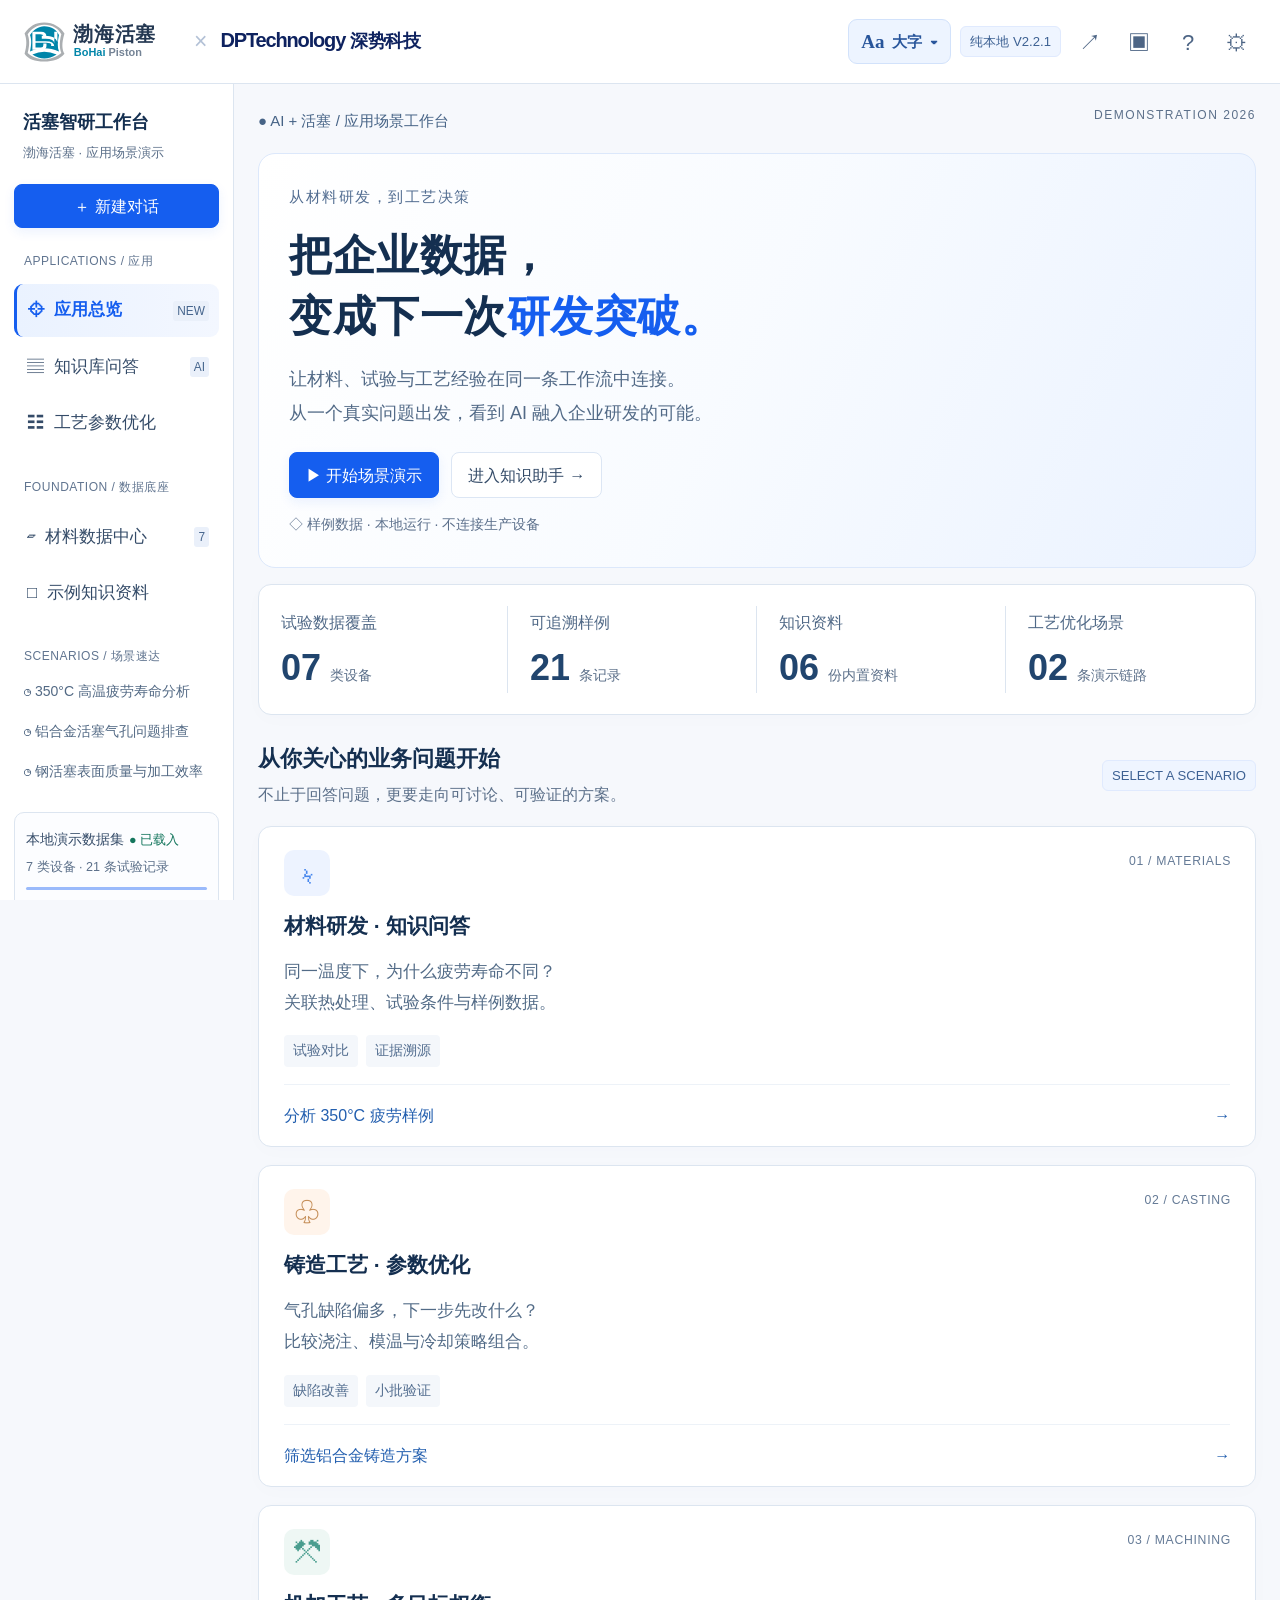
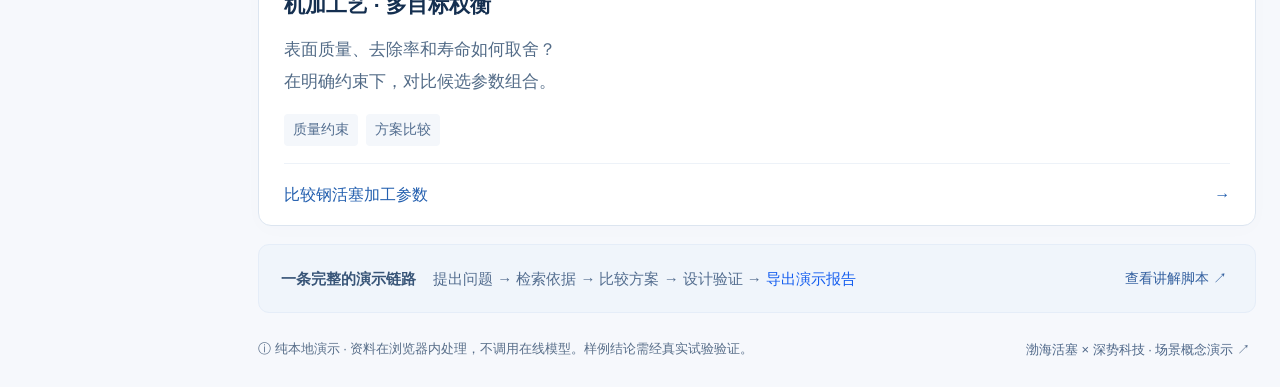
==== commit 842d51f3: "Sync empty-first local chat with cancellable staged answers Suggestions only prepare drafts; submitt" ====
--- a/docs/index.html
+++ b/docs/index.html
@@ -1,5 +1,5 @@
 <!doctype html>
-<html lang="zh-CN" data-reading-size="large"><head><meta charset="utf-8"><meta http-equiv="Content-Security-Policy" content="connect-src 'none'; object-src 'none'; form-action 'none'"><meta name="viewport" content="width=device-width,initial-scale=1"><meta name="theme-color" content="#155eef"><meta name="robots" content="noindex,nofollow"><meta name="description" content="活塞企业AI应用场景演示：材料知识问答、铸造与机加工参数优化。使用人工构造数据，不连接生产设备。"><title>活塞智研 | 渤海活塞 × 深势科技</title><link rel="icon" href="data:image/svg+xml,%3Csvg xmlns='http://www.w3.org/2000/svg' viewBox='0 0 40 40'%3E%3Crect width='40' height='40' rx='10' fill='%23155eef'/%3E%3Cpath d='M11 12h18v5H11zm0 8h18v9H11z' fill='white'/%3E%3C/svg%3E"><link rel="stylesheet" href="./style.css?v=local-20261010"><link rel="stylesheet" href="./readability.css?v=local-20261010"><link rel="stylesheet" href="./copilot.css?v=local-20261010"></head>
-<body><a class="skip" href="#main">跳到主要内容</a><header><div class="brands" aria-label="渤海活塞 × 深势科技"><svg class="bohai" viewBox="0 0 202 54" xmlns="http://www.w3.org/2000/svg" role="img" aria-label="渤海活塞 BoHai Piston"><path d="M27 2C39 2 48 8 53 16C49 29 50 37 53 42C47 49 39 52 27 52S7 49 2 42C5 31 5 24 2 16C8 7 16 2 27 2Z" fill="#aaaeb1"/><path d="M27 5C38 5 45 10 49 17C46 28 47 36 49 41C42 46 36 49 27 49S12 46 6 41C9 29 8 23 6 17C11 10 18 5 27 5Z" fill="#fff"/><path d="M27 7C37 7 43 12 46 18C44 27 44 34 46 39C39 36 34 35 27 35S15 36 9 39C11 29 11 24 9 18C13 12 20 7 27 7Z" fill="#0085a9"/><path d="M12 43Q27 36 43 43Q27 53 12 43Z" fill="#0085a9"/><path d="M12 14h11q7 0 7 6v3h-4v-3q0-3-4-3h-6v9h13q11 0 11 7v-4q0-6-11-6h-5v-4h5q12 0 15 8v-13h-4v18h-4v-2q0-2-6-2H16v6h7q3 0 3-3v-2h4v3q0 5-7 5H12Z" fill="#fff"/><text x="64" y="26" fill="#243852" font-family="Microsoft YaHei,Noto Sans CJK SC,sans-serif" font-size="25" font-weight="800" letter-spacing="1">渤海活塞</text><text x="65" y="45" font-family="Arial,sans-serif" font-size="14" font-weight="600"><tspan fill="#0085a9">BoHai</tspan><tspan fill="#748395"> Piston</tspan></text></svg><span class="cross">×</span><div class="dp" role="img" aria-label="DPTechnology 深势科技"><b>DPTechnology</b><strong>深势科技</strong></div></div><div class="platform"><b>活塞智研</b><small>AI APPLICATION WORKBENCH</small></div><div class="grow"></div><div class="top-actions"><div class="reading-control"><button id="readingToggle" class="reading-toggle" aria-expanded="false" aria-controls="readingMenu" aria-label="调整字号，当前大字"><strong aria-hidden="true">Aa</strong><span id="readingCurrent">大字</span><span aria-hidden="true">▾</span></button><section id="readingMenu" class="reading-menu" aria-labelledby="readingTitle" hidden><h2 id="readingTitle">阅读字号</h2><p>默认大字显示，投屏可选特大。</p><div class="reading-options" role="group" aria-label="选择阅读字号"><label><input type="radio" name="readingSize" value="standard"><span>标准</span><small>紧凑阅读</small></label><label><input type="radio" name="readingSize" value="large" checked><span>大字</span><small>默认推荐</small></label><label><input type="radio" name="readingSize" value="extra"><span>特大</span><small>远距离演示</small></label></div><p class="reading-menu-note">正文、表格和参数一起调整，自动记住本机选择。</p></section></div><span class="badge">纯本地 V2.2</span><button class="ib" data-action="share" aria-label="分享场景" title="分享场景">↗</button><button class="ib" data-action="present" aria-label="切换投屏模式" title="投屏模式">▣</button><button class="ib" data-action="guide" aria-label="演示指南" title="演示指南">?</button><button class="ib" data-action="settings" aria-label="演示设置" title="演示设置">⚙</button></div></header>
+<html lang="zh-CN" data-reading-size="large" class="knowledge-boot"><head><meta charset="utf-8"><meta http-equiv="Content-Security-Policy" content="connect-src 'none'; object-src 'none'; form-action 'none'"><meta name="viewport" content="width=device-width,initial-scale=1"><meta name="theme-color" content="#155eef"><meta name="robots" content="noindex,nofollow"><meta name="description" content="活塞企业AI应用场景演示：材料知识问答、铸造与机加工参数优化。使用人工构造数据，不连接生产设备。"><title>活塞智研 | 渤海活塞 × 深势科技</title><link rel="icon" href="data:image/svg+xml,%3Csvg xmlns='http://www.w3.org/2000/svg' viewBox='0 0 40 40'%3E%3Crect width='40' height='40' rx='10' fill='%23155eef'/%3E%3Cpath d='M11 12h18v5H11zm0 8h18v9H11z' fill='white'/%3E%3C/svg%3E"><link rel="stylesheet" href="./style.css?v=local-dialogue-20261010"><link rel="stylesheet" href="./readability.css?v=local-dialogue-20261010"><link rel="stylesheet" href="./copilot.css?v=local-dialogue-20261010"><link rel="stylesheet" href="./dialogue.css?v=local-dialogue-20261010"></head>
+<body><a class="skip" href="#main">跳到主要内容</a><header><div class="brands" aria-label="渤海活塞 × 深势科技"><svg class="bohai" viewBox="0 0 202 54" xmlns="http://www.w3.org/2000/svg" role="img" aria-label="渤海活塞 BoHai Piston"><path d="M27 2C39 2 48 8 53 16C49 29 50 37 53 42C47 49 39 52 27 52S7 49 2 42C5 31 5 24 2 16C8 7 16 2 27 2Z" fill="#aaaeb1"/><path d="M27 5C38 5 45 10 49 17C46 28 47 36 49 41C42 46 36 49 27 49S12 46 6 41C9 29 8 23 6 17C11 10 18 5 27 5Z" fill="#fff"/><path d="M27 7C37 7 43 12 46 18C44 27 44 34 46 39C39 36 34 35 27 35S15 36 9 39C11 29 11 24 9 18C13 12 20 7 27 7Z" fill="#0085a9"/><path d="M12 43Q27 36 43 43Q27 53 12 43Z" fill="#0085a9"/><path d="M12 14h11q7 0 7 6v3h-4v-3q0-3-4-3h-6v9h13q11 0 11 7v-4q0-6-11-6h-5v-4h5q12 0 15 8v-13h-4v18h-4v-2q0-2-6-2H16v6h7q3 0 3-3v-2h4v3q0 5-7 5H12Z" fill="#fff"/><text x="64" y="26" fill="#243852" font-family="Microsoft YaHei,Noto Sans CJK SC,sans-serif" font-size="25" font-weight="800" letter-spacing="1">渤海活塞</text><text x="65" y="45" font-family="Arial,sans-serif" font-size="14" font-weight="600"><tspan fill="#0085a9">BoHai</tspan><tspan fill="#748395"> Piston</tspan></text></svg><span class="cross">×</span><div class="dp" role="img" aria-label="DPTechnology 深势科技"><b>DPTechnology</b><strong>深势科技</strong></div></div><div class="platform"><b>活塞智研</b><small>AI APPLICATION WORKBENCH</small></div><div class="grow"></div><div class="top-actions"><div class="reading-control"><button id="readingToggle" class="reading-toggle" aria-expanded="false" aria-controls="readingMenu" aria-label="调整字号，当前大字"><strong aria-hidden="true">Aa</strong><span id="readingCurrent">大字</span><span aria-hidden="true">▾</span></button><section id="readingMenu" class="reading-menu" aria-labelledby="readingTitle" hidden><h2 id="readingTitle">阅读字号</h2><p>默认大字显示，投屏可选特大。</p><div class="reading-options" role="group" aria-label="选择阅读字号"><label><input type="radio" name="readingSize" value="standard"><span>标准</span><small>紧凑阅读</small></label><label><input type="radio" name="readingSize" value="large" checked><span>大字</span><small>默认推荐</small></label><label><input type="radio" name="readingSize" value="extra"><span>特大</span><small>远距离演示</small></label></div><p class="reading-menu-note">正文、表格和参数一起调整，自动记住本机选择。</p></section></div><span class="badge">纯本地 V2.2.1</span><button class="ib" data-action="share" aria-label="分享场景" title="分享场景">↗</button><button class="ib" data-action="present" aria-label="切换投屏模式" title="投屏模式">▣</button><button class="ib" data-action="guide" aria-label="演示指南" title="演示指南">?</button><button class="ib" data-action="settings" aria-label="演示设置" title="演示设置">⚙</button></div></header>
 <div class="app"><aside class="sidebar"><div class="workspace"><b>活塞智研工作台</b><small id="companyLabel">渤海活塞 · 应用场景演示</small></div><button class="btn primary full" data-action="new">＋ 新建对话</button><div class="nav-label">APPLICATIONS / 应用</div><nav><button data-page="home">⌖ <span>应用总览</span><small>NEW</small></button><button data-page="knowledge">▤ <span>知识库问答</span><small>AI</small></button><button data-page="casting">☷ <span>工艺参数优化</span></button></nav><div class="nav-label">FOUNDATION / 数据底座</div><nav><button data-page="data">▱ <span>材料数据中心</span><small>7</small></button><button data-page="docs">□ <span>示例知识资料</span></button></nav><div class="nav-label">SCENARIOS / 场景速达</div><div class="quick-links"><button data-ask="fatigue">◷ 350°C 高温疲劳寿命分析</button><button data-ask="casting">◷ 铝合金活塞气孔问题排查</button><button data-ask="machining">◷ 钢活塞表面质量与加工效率</button></div><div class="local-status"><b>本地演示数据集</b><i>● 已载入</i><small>7 类设备 · 21 条试验记录</small><div></div><small>不连接企业系统，不上传数据</small></div></aside><main id="main" tabindex="-1"><div id="screen"></div><footer><span>ⓘ 纯本地演示 · 资料在浏览器内处理，不调用在线模型。样例结论需经真实试验验证。</span><button data-action="about">渤海活塞 × 深势科技 · 场景概念演示 ↗</button></footer></main></div>
-<div class="overlay" id="overlay" hidden><section class="dialog" role="dialog" aria-modal="true" aria-labelledby="dialogTitle"><div class="dialog-head"><div><small id="dialogTag">DEMO EVIDENCE</small><h2 id="dialogTitle"></h2></div><button class="ib" data-action="close" aria-label="关闭弹窗">×</button></div><div class="dialog-body" id="dialogBody"></div><div class="dialog-foot" id="dialogFoot"></div></section></div><div id="toast" role="status"></div><input id="files" type="file" hidden multiple accept=".txt,.md,.csv,.png,.jpg,.jpeg,.webp"><button id="stopDemo" class="btn primary" data-action="stop" hidden>■ 停止自动演示</button><script src="./local-only.js?v=local-20261010"></script><script src="./app.js?v=local-20261010"></script><script src="./readability.js?v=local-20261010"></script><script src="./copilot.js?v=local-20261010"></script></body></html>
+<div class="overlay" id="overlay" hidden><section class="dialog" role="dialog" aria-modal="true" aria-labelledby="dialogTitle"><div class="dialog-head"><div><small id="dialogTag">DEMO EVIDENCE</small><h2 id="dialogTitle"></h2></div><button class="ib" data-action="close" aria-label="关闭弹窗">×</button></div><div class="dialog-body" id="dialogBody"></div><div class="dialog-foot" id="dialogFoot"></div></section></div><div id="toast" role="status"></div><input id="files" type="file" hidden multiple accept=".txt,.md,.csv,.png,.jpg,.jpeg,.webp"><button id="stopDemo" class="btn primary" data-action="stop" hidden>■ 停止自动演示</button><script src="./local-only.js?v=local-dialogue-20261010"></script><script src="./app.js?v=local-dialogue-20261010"></script><script src="./readability.js?v=local-dialogue-20261010"></script><script src="./copilot.js?v=local-dialogue-20261010"></script></body></html>
--- a/docs/dialogue.css
+++ b/docs/dialogue.css
@@ -0,0 +1,54 @@
+/* Local dialogue V2.2.1: empty-first state, explicit submission, accessible progress. */
+html.knowledge-boot #screen{visibility:hidden}
+.question-welcome{padding:30px 10px 26px;text-align:center}
+.welcome-symbol{display:grid;place-items:center;width:58px;height:58px;margin:0 auto 17px;border:1px solid #dae6fb;border-radius:18px;background:linear-gradient(140deg,#f8fbff,#eaf2ff);color:var(--blue);font-size:36px}
+.question-welcome h2{font-size:1.48rem;line-height:1.6;color:#1d3c62}
+.question-welcome>p{max-width:620px;margin:11px auto 22px;color:#526d8b;font-size:.94rem;line-height:1.85}
+.welcome-questions{display:grid;grid-template-columns:repeat(3,minmax(0,1fr));gap:12px;margin:0 auto;max-width:1020px}
+.welcome-questions button{text-align:left;padding:18px 17px;border:1px solid #dce6f4;border-radius:12px;background:#fcfdff;transition:background .15s,border-color .15s}
+.welcome-questions button:hover{border-color:#9ebdef;background:#f1f6ff}
+.welcome-questions small{display:block;font-size:.71rem;color:#4b739f;margin-bottom:7px}
+.welcome-questions b{display:block;font-size:.94rem;color:#2b486b;line-height:1.6;font-weight:600}
+.welcome-questions button>span{display:block;font-size:.72rem;color:#296bc4;margin-top:13px}
+.welcome-foot{margin-top:22px;color:#5c7491;font-size:.75rem}
+.evidence-empty{display:flex;align-items:flex-start;flex-direction:column;gap:6px;padding:19px 0 22px}
+.evidence-empty>span{font-size:33px;color:#91abcd}
+.evidence-empty>b{font-size:.95rem;color:#4c6584}
+.evidence-empty p{font-size:.85rem;line-height:1.85;color:#61758f;margin:0}
+.draft-hint{font-size:.72rem;color:#617790;align-self:center;margin-right:3px}
+.conversation-stage{scroll-margin-top:calc(var(--head) + 20px)}
+.kb-process{border:1px solid #d8e5f7;border-radius:13px;padding:21px 22px;background:linear-gradient(110deg,#f4f8ff,#fcfdff);margin:3px 0 22px}
+.process-heading{display:flex;align-items:center;justify-content:space-between;gap:12px;flex-wrap:wrap}
+.process-title{display:flex;align-items:center;gap:9px;min-height:30px;color:#264e82}
+.process-title>b{font-size:1.05rem}
+.process-heading .badge{font-size:.7rem}
+.process-orbit{display:block;width:21px;height:21px;border:2px solid #cadaf4;border-top-color:#246bef;border-radius:50%;animation:local-spin .9s linear infinite;flex-shrink:0}
+.thinking-dots{display:flex;gap:4px;margin-left:2px}
+.thinking-dots i{width:4px;height:4px;background:#5c89cc;border-radius:50%;animation:local-pulse 1.1s infinite ease-in-out}
+.thinking-dots i:nth-child(2){animation-delay:.16s}.thinking-dots i:nth-child(3){animation-delay:.32s}
+.process-steps{display:grid;grid-template-columns:repeat(4,minmax(0,1fr));gap:9px;margin:20px 0 16px}
+.process-step{display:flex;align-items:center;gap:8px;font-size:.82rem;color:#6c8099;padding:11px 10px;border:1px solid #e0e8f3;border-radius:9px;background:#fff}
+.process-step>span{width:23px;height:23px;border-radius:50%;display:grid;place-items:center;background:#edf2f8;font-size:.7rem;flex-shrink:0}
+.process-step b{font-weight:550}
+.process-step.current{color:#1255c2;background:#edf4ff;border-color:#9dbff8}.process-step.current>span{background:#2164de;color:#fff}
+.process-step.done{color:#24745f;background:#f4faf7;border-color:#d9ebe2}.process-step.done>span{background:#dff0e7;color:#1c7458}
+.process-message{font-size:.94rem;line-height:1.8;color:#3f5f85;margin:0;overflow-wrap:anywhere}
+.process-bottom{margin-top:17px;display:flex;align-items:center;justify-content:space-between;gap:14px;border-top:1px solid #e1e9f4;padding-top:15px}
+.process-bottom small{font-size:.72rem;line-height:1.7;color:#647992}
+.process-bottom .btn{font-size:.78rem;min-height:36px}
+.answer-stream:empty{display:none}
+.answer-stream .explanation-points{margin:18px 0}
+.answer-stream>*{animation:local-reveal .2s ease-out}
+.response-time{font-size:.72rem;color:#5f7690;font-weight:400}
+.cancelled-answer>p{padding:14px 17px;border:1px solid #e4e8ef;border-radius:9px;background:#f8fafc;color:#586c85;margin:14px 0;font-size:.9rem}
+.cancelled-answer .answer-tools,.cancelled-answer .continue-panel,.cancelled-answer .metric-selector{display:none}
+.copilot-chat .composer textarea:disabled{opacity:.65;cursor:wait}
+.copilot-chat .stop-compose{border-color:#bccfea;color:#385c87}
+@keyframes local-spin{to{transform:rotate(360deg)}}
+@keyframes local-pulse{50%{opacity:.3;transform:translateY(-2px)}}
+@keyframes local-reveal{from{opacity:.4;transform:translateY(4px)}to{opacity:1;transform:translateY(0)}}
+.no-motion .process-orbit,.no-motion .thinking-dots i,.no-motion .answer-stream>*{animation:none}
+@media(prefers-reduced-motion:reduce){.process-orbit,.thinking-dots i,.answer-stream>*{animation:none}.welcome-questions button{transition:none}}
+@media(max-width:1100px){.welcome-questions{grid-template-columns:1fr}.welcome-questions button{display:grid;grid-template-columns:1fr auto;gap:4px;padding:14px 17px}.welcome-questions small{grid-column:1;margin:0}.welcome-questions b{grid-column:1}.welcome-questions button>span{grid-column:2;grid-row:1/3;align-self:center;margin:0}.question-welcome{padding:22px 0}.process-steps{grid-template-columns:1fr 1fr}}
+@media(max-width:760px){.question-welcome h2{font-size:1.25rem}.question-welcome>p{font-size:.89rem}.welcome-questions button{display:block}.welcome-questions b{font-size:.94rem}.welcome-questions button>span{margin-top:6px}.kb-process{padding:17px 15px}.process-title>b{font-size:1rem}.process-steps{gap:7px}.process-step{font-size:.79rem;padding:10px 8px}.process-bottom{align-items:flex-start;flex-wrap:wrap}.process-bottom small{flex:1 1 180px}.draft-hint{width:100%}.copilot-chat .composer{flex-wrap:wrap}.copilot-chat .composer textarea{flex:1 1 100%;min-height:85px}.copilot-chat .composer #send{margin-left:auto}.copilot-chat .compose-note{gap:10px;flex-wrap:wrap}.copilot-aside{position:static}}
+@media print{.kb-process,.question-welcome,.cancelled-answer>button{display:none!important}}
